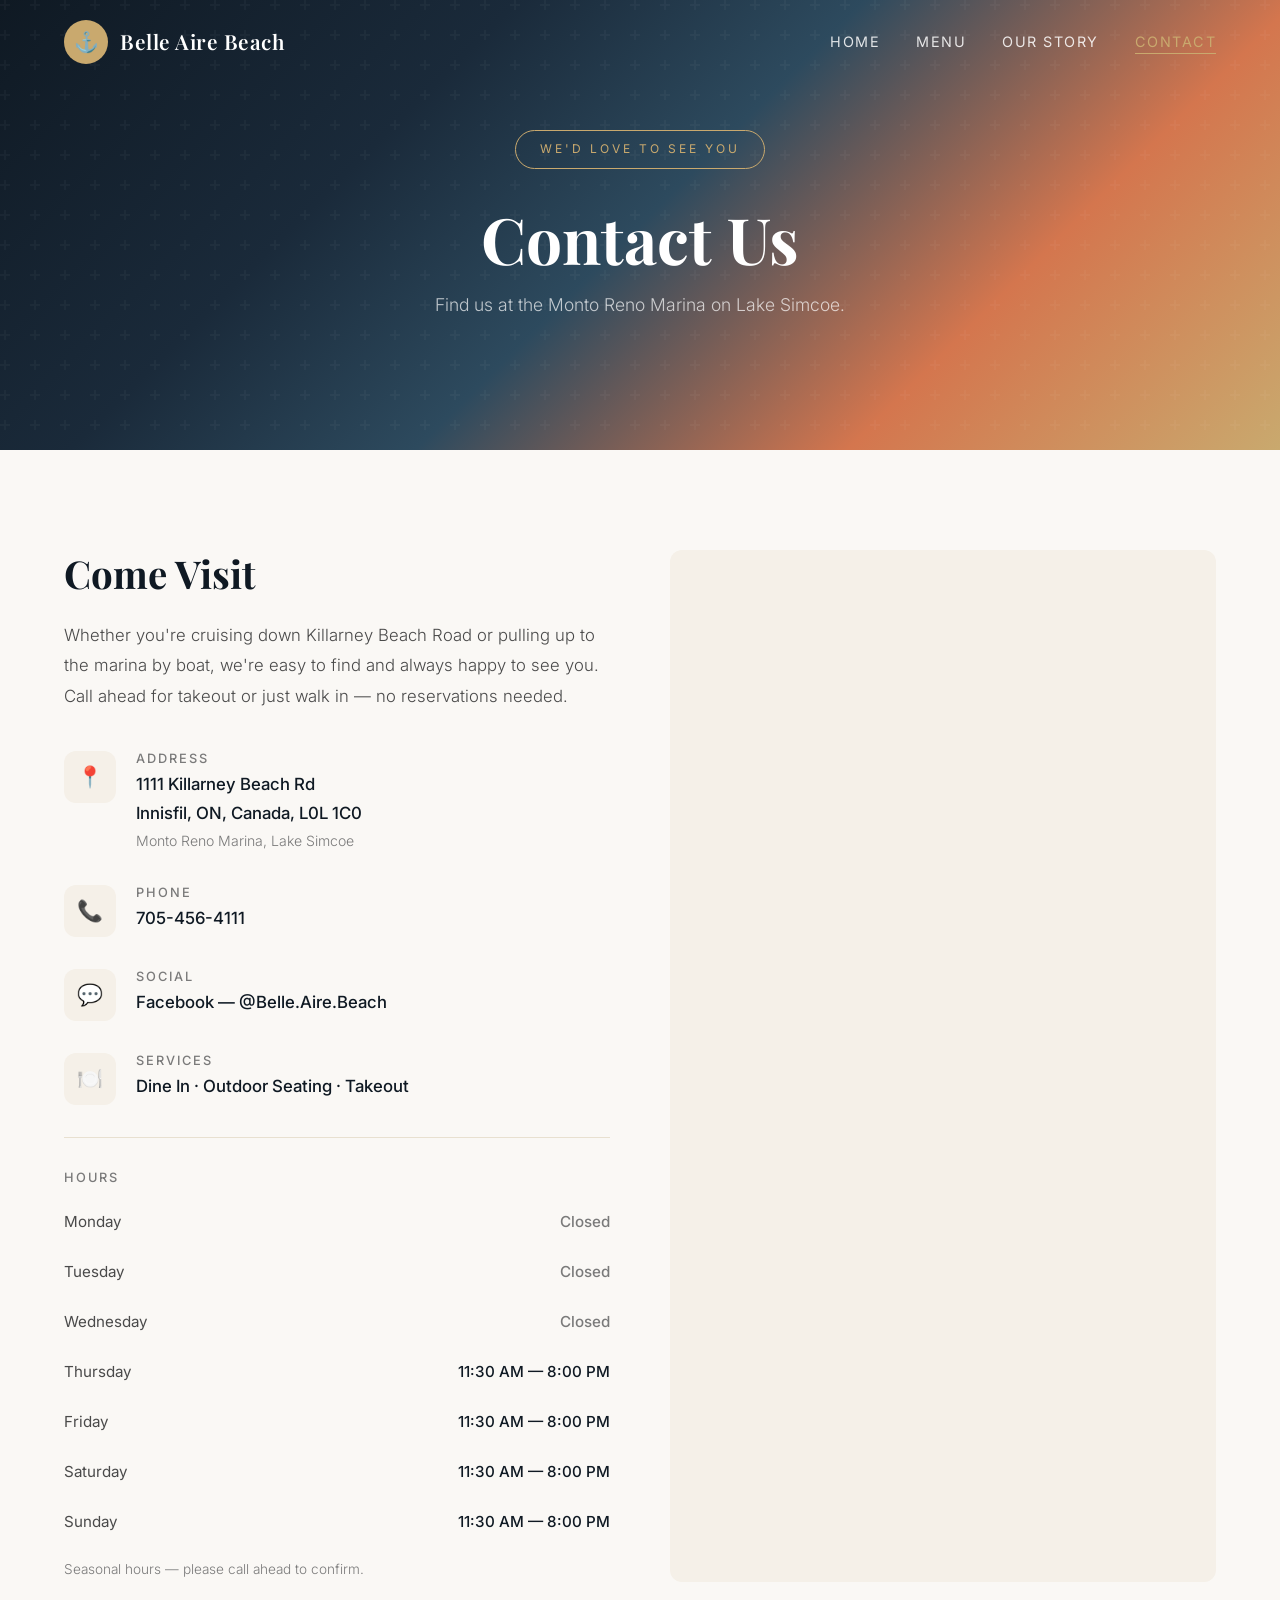
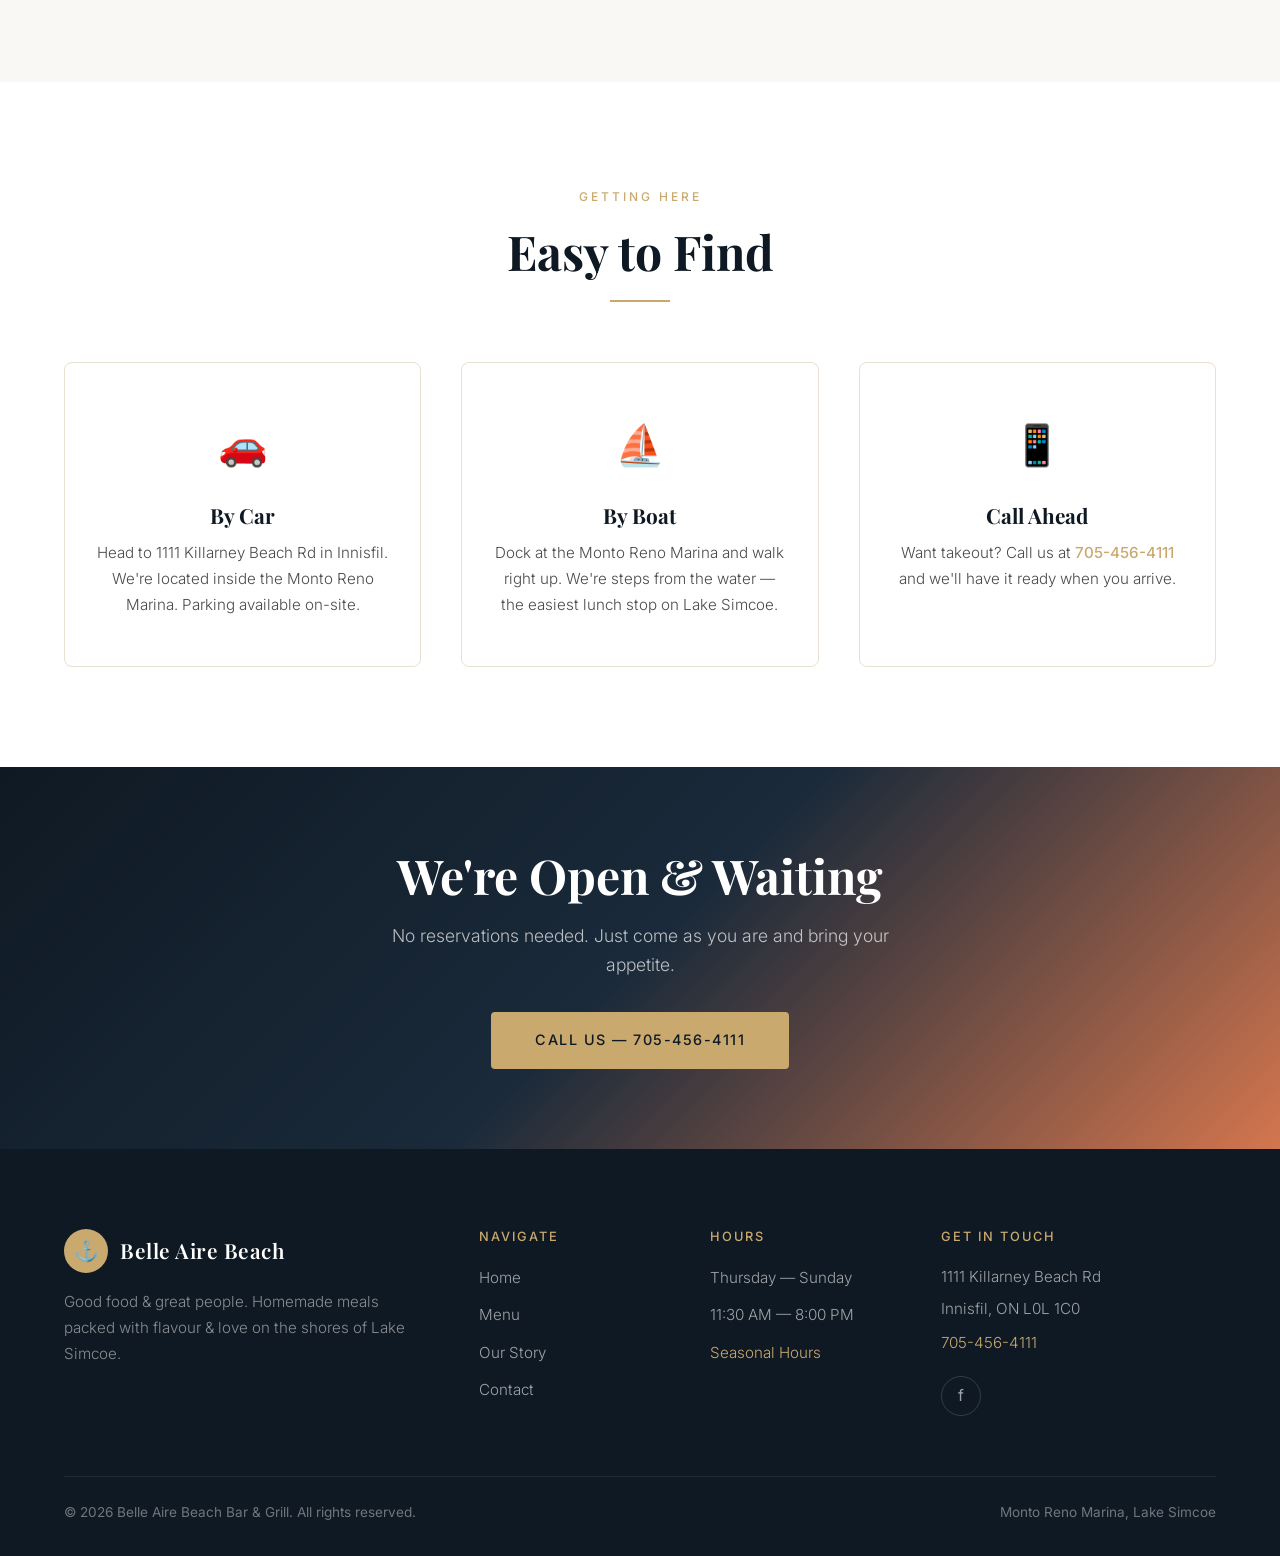
==== contact.html @ 66b7fabe "Initial commit: Belle Aire Beach Bar & Grill website Static 4-page restaurant website with home, men" ====
<!DOCTYPE html>
<html lang="en">
<head>
  <meta charset="UTF-8">
  <meta name="viewport" content="width=device-width, initial-scale=1.0">
  <title>Contact | Belle Aire Beach Bar & Grill</title>
  <meta name="description" content="Find us at Monto Reno Marina on Lake Simcoe. 1111 Killarney Beach Rd, Innisfil, ON. Call 705-456-4111.">
  <link rel="stylesheet" href="css/style.css">
  <link rel="icon" href="data:image/svg+xml,<svg xmlns='http://www.w3.org/2000/svg' viewBox='0 0 100 100'><text y='.9em' font-size='90'>⚓</text></svg>">
</head>
<body>

  <nav class="nav scrolled">
    <div class="nav-inner">
      <a href="index.html" class="nav-logo">
        <div class="nav-logo-icon">⚓</div>
        <span class="nav-logo-text">Belle Aire Beach</span>
      </a>
      <ul class="nav-links">
        <li><a href="index.html">Home</a></li>
        <li><a href="menu.html">Menu</a></li>
        <li><a href="story.html">Our Story</a></li>
        <li><a href="contact.html" class="active">Contact</a></li>
      </ul>
      <div class="nav-toggle">
        <span></span>
        <span></span>
        <span></span>
      </div>
    </div>
  </nav>

  <section class="page-hero">
    <div class="hero-bg"></div>
    <div class="page-hero-content">
      <div class="hero-badge">We'd Love to See You</div>
      <h1>Contact Us</h1>
      <p>Find us at the Monto Reno Marina on Lake Simcoe.</p>
    </div>
  </section>

  <section class="contact-section">
    <div class="container">
      <div class="contact-grid">
        <div class="contact-info fade-in">
          <h2>Come Visit</h2>
          <p>Whether you're cruising down Killarney Beach Road or pulling up to the marina by boat, we're easy to find and always happy to see you. Call ahead for takeout or just walk in — no reservations needed.</p>

          <div class="contact-detail">
            <div class="contact-detail-icon">📍</div>
            <div>
              <h4>Address</h4>
              <p>1111 Killarney Beach Rd<br>Innisfil, ON, Canada, L0L 1C0</p>
              <p style="font-size: 0.88rem; color: var(--text-light); font-weight: 300; margin-top: 2px;">Monto Reno Marina, Lake Simcoe</p>
            </div>
          </div>

          <div class="contact-detail">
            <div class="contact-detail-icon">📞</div>
            <div>
              <h4>Phone</h4>
              <p><a href="tel:+17054564111">705-456-4111</a></p>
            </div>
          </div>

          <div class="contact-detail">
            <div class="contact-detail-icon">💬</div>
            <div>
              <h4>Social</h4>
              <p><a href="https://www.facebook.com/Belle.Aire.Beach" target="_blank" rel="noopener">Facebook — @Belle.Aire.Beach</a></p>
            </div>
          </div>

          <div class="contact-detail">
            <div class="contact-detail-icon">🍽️</div>
            <div>
              <h4>Services</h4>
              <p>Dine In · Outdoor Seating · Takeout</p>
            </div>
          </div>

          <div class="hours-grid">
            <h4>Hours</h4>
            <div class="hours-day closed">
              <span class="day">Monday</span>
              <span class="time">Closed</span>
            </div>
            <div class="hours-day closed">
              <span class="day">Tuesday</span>
              <span class="time">Closed</span>
            </div>
            <div class="hours-day closed">
              <span class="day">Wednesday</span>
              <span class="time">Closed</span>
            </div>
            <div class="hours-day">
              <span class="day">Thursday</span>
              <span class="time">11:30 AM — 8:00 PM</span>
            </div>
            <div class="hours-day">
              <span class="day">Friday</span>
              <span class="time">11:30 AM — 8:00 PM</span>
            </div>
            <div class="hours-day">
              <span class="day">Saturday</span>
              <span class="time">11:30 AM — 8:00 PM</span>
            </div>
            <div class="hours-day">
              <span class="day">Sunday</span>
              <span class="time">11:30 AM — 8:00 PM</span>
            </div>
            <p style="grid-column: 1 / -1; font-size: 0.85rem; color: var(--text-light); font-weight: 300; margin-top: 8px;">Seasonal hours — please call ahead to confirm.</p>
          </div>
        </div>

        <div class="contact-map fade-in">
          <iframe
            src="https://www.google.com/maps/embed?pb=!1m18!1m12!1m3!1d2856.1!2d-79.5336!3d44.3194!2m3!1f0!2f0!3f0!3m2!1i1024!2i768!4f13.1!3m3!1m2!1s0x0%3A0x0!2zNDTCsDE5JzEwLjAiTiA3OcKwMzInMDEuMCJX!5e0!3m2!1sen!2sca!4v1"
            width="100%"
            height="100%"
            style="border:0;"
            allowfullscreen=""
            loading="lazy"
            referrerpolicy="no-referrer-when-downgrade"
            title="Belle Aire Beach Bar & Grill location on Google Maps">
          </iframe>
        </div>
      </div>
    </div>
  </section>

  <!-- DIRECTIONS -->
  <section class="section" style="background: var(--white);">
    <div class="container">
      <div class="section-header">
        <div class="section-label">Getting Here</div>
        <h2 class="section-title">Easy to Find</h2>
        <div class="divider"></div>
      </div>
      <div class="features-grid" style="color: var(--text-dark);">
        <div class="feature-card fade-in" style="border-color: var(--sand-dark);">
          <div class="feature-icon">🚗</div>
          <h3 style="color: var(--navy);">By Car</h3>
          <p style="color: var(--text-mid);">Head to 1111 Killarney Beach Rd in Innisfil. We're located inside the Monto Reno Marina. Parking available on-site.</p>
        </div>
        <div class="feature-card fade-in" style="border-color: var(--sand-dark);">
          <div class="feature-icon">⛵</div>
          <h3 style="color: var(--navy);">By Boat</h3>
          <p style="color: var(--text-mid);">Dock at the Monto Reno Marina and walk right up. We're steps from the water — the easiest lunch stop on Lake Simcoe.</p>
        </div>
        <div class="feature-card fade-in" style="border-color: var(--sand-dark);">
          <div class="feature-icon">📱</div>
          <h3 style="color: var(--navy);">Call Ahead</h3>
          <p style="color: var(--text-mid);">Want takeout? Call us at <a href="tel:+17054564111" style="color: var(--gold); font-weight: 500;">705-456-4111</a> and we'll have it ready when you arrive.</p>
        </div>
      </div>
    </div>
  </section>

  <!-- CTA -->
  <section class="cta-banner">
    <div class="container">
      <h2>We're Open & Waiting</h2>
      <p>No reservations needed. Just come as you are and bring your appetite.</p>
      <a href="tel:+17054564111" class="btn btn-primary">Call Us — 705-456-4111</a>
    </div>
  </section>

  <footer class="footer">
    <div class="container">
      <div class="footer-grid">
        <div class="footer-brand">
          <a href="index.html" class="nav-logo" style="margin-bottom: 4px;">
            <div class="nav-logo-icon">⚓</div>
            <span class="nav-logo-text">Belle Aire Beach</span>
          </a>
          <p>Good food & great people. Homemade meals packed with flavour & love on the shores of Lake Simcoe.</p>
        </div>
        <div>
          <h4>Navigate</h4>
          <ul class="footer-links">
            <li><a href="index.html">Home</a></li>
            <li><a href="menu.html">Menu</a></li>
            <li><a href="story.html">Our Story</a></li>
            <li><a href="contact.html">Contact</a></li>
          </ul>
        </div>
        <div>
          <h4>Hours</h4>
          <ul class="footer-links">
            <li><a>Thursday — Sunday</a></li>
            <li><a>11:30 AM — 8:00 PM</a></li>
            <li><a style="color: var(--gold);">Seasonal Hours</a></li>
          </ul>
        </div>
        <div class="footer-contact">
          <h4>Get in Touch</h4>
          <p>1111 Killarney Beach Rd</p>
          <p>Innisfil, ON L0L 1C0</p>
          <p style="margin-top: 8px;"><a href="tel:+17054564111" style="color: var(--gold);">705-456-4111</a></p>
          <div class="footer-social">
            <a href="https://www.facebook.com/Belle.Aire.Beach" target="_blank" rel="noopener" aria-label="Facebook">f</a>
          </div>
        </div>
      </div>
      <div class="footer-bottom">
        <span>&copy; 2026 Belle Aire Beach Bar & Grill. All rights reserved.</span>
        <span>Monto Reno Marina, Lake Simcoe</span>
      </div>
    </div>
  </footer>

  <script src="js/main.js"></script>
</body>
</html>
---- css/style.css ----
@import url('https://fonts.googleapis.com/css2?family=Playfair+Display:ital,wght@0,400;0,600;0,700;1,400&family=Inter:wght@300;400;500;600&display=swap');

*,
*::before,
*::after {
  margin: 0;
  padding: 0;
  box-sizing: border-box;
}

:root {
  --navy: #0f1923;
  --navy-light: #1a2a3a;
  --gold: #c9a96e;
  --gold-light: #dfc08a;
  --sand: #f5f0e8;
  --sand-dark: #e8e0d0;
  --white: #ffffff;
  --warm-white: #faf8f5;
  --sunset: #d4764e;
  --text-dark: #1a1a1a;
  --text-mid: #4a4a4a;
  --text-light: #7a7a7a;
  --overlay: rgba(15, 25, 35, 0.6);
}

html {
  scroll-behavior: smooth;
  font-size: 16px;
}

body {
  font-family: 'Inter', sans-serif;
  color: var(--text-dark);
  background: var(--warm-white);
  line-height: 1.7;
  overflow-x: hidden;
}

h1, h2, h3, h4 {
  font-family: 'Playfair Display', serif;
  line-height: 1.2;
}

a {
  text-decoration: none;
  color: inherit;
  transition: color 0.3s ease;
}

img {
  max-width: 100%;
  height: auto;
  display: block;
}

.container {
  max-width: 1200px;
  margin: 0 auto;
  padding: 0 24px;
}

/* ── NAV ── */
.nav {
  position: fixed;
  top: 0;
  left: 0;
  right: 0;
  z-index: 1000;
  padding: 20px 0;
  transition: all 0.4s ease;
}

.nav.scrolled {
  background: rgba(15, 25, 35, 0.95);
  backdrop-filter: blur(20px);
  padding: 12px 0;
  box-shadow: 0 4px 30px rgba(0, 0, 0, 0.15);
}

.nav-inner {
  display: flex;
  align-items: center;
  justify-content: space-between;
  max-width: 1200px;
  margin: 0 auto;
  padding: 0 24px;
}

.nav-logo {
  display: flex;
  align-items: center;
  gap: 12px;
}

.nav-logo-icon {
  width: 44px;
  height: 44px;
  background: var(--gold);
  border-radius: 50%;
  display: flex;
  align-items: center;
  justify-content: center;
  font-size: 20px;
}

.nav-logo-text {
  font-family: 'Playfair Display', serif;
  font-size: 1.3rem;
  font-weight: 600;
  color: var(--white);
  letter-spacing: 0.5px;
}

.nav-links {
  display: flex;
  gap: 36px;
  list-style: none;
}

.nav-links a {
  color: rgba(255, 255, 255, 0.85);
  font-size: 0.9rem;
  font-weight: 400;
  letter-spacing: 1.5px;
  text-transform: uppercase;
  position: relative;
  padding-bottom: 4px;
}

.nav-links a::after {
  content: '';
  position: absolute;
  bottom: 0;
  left: 0;
  width: 0;
  height: 1.5px;
  background: var(--gold);
  transition: width 0.3s ease;
}

.nav-links a:hover::after,
.nav-links a.active::after {
  width: 100%;
}

.nav-links a:hover,
.nav-links a.active {
  color: var(--gold);
}

.nav-toggle {
  display: none;
  flex-direction: column;
  gap: 5px;
  cursor: pointer;
  padding: 4px;
}

.nav-toggle span {
  width: 26px;
  height: 2px;
  background: var(--white);
  transition: all 0.3s ease;
  border-radius: 2px;
}

.nav-toggle.open span:nth-child(1) {
  transform: rotate(45deg) translate(5px, 5px);
}

.nav-toggle.open span:nth-child(2) {
  opacity: 0;
}

.nav-toggle.open span:nth-child(3) {
  transform: rotate(-45deg) translate(5px, -5px);
}

/* ── HERO ── */
.hero {
  position: relative;
  height: 100vh;
  min-height: 600px;
  display: flex;
  align-items: center;
  justify-content: center;
  text-align: center;
  overflow: hidden;
}

.hero-bg {
  position: absolute;
  inset: 0;
  background: linear-gradient(135deg, #0f1923 0%, #1a2a3a 30%, #2d4a5e 50%, #d4764e 75%, #c9a96e 100%);
  z-index: 0;
}

.hero-bg::after {
  content: '';
  position: absolute;
  inset: 0;
  background: url("data:image/svg+xml,%3Csvg width='60' height='60' viewBox='0 0 60 60' xmlns='http://www.w3.org/2000/svg'%3E%3Cg fill='none' fill-rule='evenodd'%3E%3Cg fill='%23ffffff' fill-opacity='0.03'%3E%3Cpath d='M36 34v-4h-2v4h-4v2h4v4h2v-4h4v-2h-4zm0-30V0h-2v4h-4v2h4v4h2V6h4V4h-4zM6 34v-4H4v4H0v2h4v4h2v-4h4v-2H6zM6 4V0H4v4H0v2h4v4h2V6h4V4H6z'/%3E%3C/g%3E%3C/g%3E%3C/svg%3E");
}

.hero-content {
  position: relative;
  z-index: 2;
  max-width: 700px;
  padding: 0 24px;
}

.hero-badge {
  display: inline-block;
  padding: 8px 24px;
  border: 1px solid var(--gold);
  color: var(--gold);
  font-size: 0.75rem;
  letter-spacing: 3px;
  text-transform: uppercase;
  margin-bottom: 32px;
  border-radius: 30px;
}

.hero-title {
  font-size: clamp(3rem, 7vw, 5.5rem);
  color: var(--white);
  margin-bottom: 8px;
  font-weight: 700;
}

.hero-title span {
  display: block;
  font-style: italic;
  color: var(--gold);
  font-size: 0.7em;
}

.hero-sub {
  font-size: 1.1rem;
  color: rgba(255, 255, 255, 0.7);
  margin-bottom: 40px;
  font-weight: 300;
  max-width: 480px;
  margin-left: auto;
  margin-right: auto;
}

.hero-cta {
  display: inline-flex;
  gap: 16px;
  flex-wrap: wrap;
  justify-content: center;
}

.btn {
  display: inline-flex;
  align-items: center;
  gap: 8px;
  padding: 14px 36px;
  font-size: 0.85rem;
  font-weight: 500;
  letter-spacing: 1.5px;
  text-transform: uppercase;
  border: none;
  border-radius: 4px;
  cursor: pointer;
  transition: all 0.3s ease;
  font-family: 'Inter', sans-serif;
}

.btn-primary {
  background: var(--gold);
  color: var(--navy);
}

.btn-primary:hover {
  background: var(--gold-light);
  transform: translateY(-2px);
  box-shadow: 0 8px 25px rgba(201, 169, 110, 0.3);
}

.btn-outline {
  background: transparent;
  color: var(--white);
  border: 1.5px solid rgba(255, 255, 255, 0.4);
}

.btn-outline:hover {
  border-color: var(--gold);
  color: var(--gold);
  transform: translateY(-2px);
}

.hero-scroll {
  position: absolute;
  bottom: 40px;
  left: 50%;
  transform: translateX(-50%);
  z-index: 2;
  animation: bounce 2s infinite;
}

.hero-scroll span {
  display: block;
  width: 24px;
  height: 38px;
  border: 2px solid rgba(255, 255, 255, 0.4);
  border-radius: 12px;
  position: relative;
}

.hero-scroll span::after {
  content: '';
  width: 4px;
  height: 8px;
  background: var(--gold);
  border-radius: 2px;
  position: absolute;
  top: 6px;
  left: 50%;
  transform: translateX(-50%);
  animation: scroll-dot 2s infinite;
}

@keyframes bounce {
  0%, 100% { transform: translateX(-50%) translateY(0); }
  50% { transform: translateX(-50%) translateY(8px); }
}

@keyframes scroll-dot {
  0% { opacity: 1; top: 6px; }
  100% { opacity: 0; top: 20px; }
}

/* ── SECTIONS ── */
.section {
  padding: 100px 0;
}

.section-header {
  text-align: center;
  margin-bottom: 60px;
}

.section-label {
  display: inline-block;
  font-size: 0.75rem;
  letter-spacing: 3px;
  text-transform: uppercase;
  color: var(--gold);
  margin-bottom: 16px;
  font-weight: 500;
}

.section-title {
  font-size: clamp(2rem, 4vw, 3rem);
  color: var(--navy);
  margin-bottom: 16px;
}

.section-desc {
  max-width: 560px;
  margin: 0 auto;
  color: var(--text-mid);
  font-size: 1.05rem;
  font-weight: 300;
}

.divider {
  width: 60px;
  height: 2px;
  background: var(--gold);
  margin: 20px auto;
}

/* ── ABOUT PREVIEW (home) ── */
.about-preview {
  background: var(--white);
}

.about-grid {
  display: grid;
  grid-template-columns: 1fr 1fr;
  gap: 80px;
  align-items: center;
}

.about-image {
  position: relative;
  border-radius: 8px;
  overflow: hidden;
  aspect-ratio: 4/5;
  background: linear-gradient(135deg, var(--navy) 0%, var(--navy-light) 50%, var(--sunset) 100%);
}

.about-image-overlay {
  position: absolute;
  inset: 0;
  display: flex;
  align-items: center;
  justify-content: center;
  font-size: 5rem;
  color: rgba(255, 255, 255, 0.15);
}

.about-text .section-label {
  text-align: left;
}

.about-text h2 {
  font-size: clamp(1.8rem, 3.5vw, 2.6rem);
  color: var(--navy);
  margin-bottom: 24px;
}

.about-text p {
  color: var(--text-mid);
  margin-bottom: 20px;
  font-weight: 300;
  font-size: 1.05rem;
}

.about-text .btn {
  margin-top: 12px;
}

/* ── FEATURES ── */
.features {
  background: var(--navy);
  color: var(--white);
}

.features-grid {
  display: grid;
  grid-template-columns: repeat(3, 1fr);
  gap: 40px;
}

.feature-card {
  text-align: center;
  padding: 48px 32px;
  border: 1px solid rgba(255, 255, 255, 0.08);
  border-radius: 8px;
  transition: all 0.4s ease;
}

.feature-card:hover {
  border-color: var(--gold);
  transform: translateY(-4px);
}

.feature-icon {
  font-size: 2.5rem;
  margin-bottom: 24px;
}

.feature-card h3 {
  font-size: 1.3rem;
  margin-bottom: 12px;
  color: var(--gold);
}

.feature-card p {
  color: rgba(255, 255, 255, 0.6);
  font-weight: 300;
  font-size: 0.95rem;
  line-height: 1.7;
}

/* ── MENU SECTION ── */
.menu-section {
  background: var(--warm-white);
}

.menu-categories {
  display: flex;
  justify-content: center;
  gap: 8px;
  margin-bottom: 48px;
  flex-wrap: wrap;
}

.menu-cat-btn {
  padding: 10px 28px;
  border: 1.5px solid var(--sand-dark);
  background: transparent;
  border-radius: 30px;
  cursor: pointer;
  font-family: 'Inter', sans-serif;
  font-size: 0.85rem;
  letter-spacing: 1px;
  text-transform: uppercase;
  color: var(--text-mid);
  transition: all 0.3s ease;
}

.menu-cat-btn:hover,
.menu-cat-btn.active {
  background: var(--navy);
  border-color: var(--navy);
  color: var(--white);
}

.menu-grid {
  display: grid;
  grid-template-columns: repeat(2, 1fr);
  gap: 24px;
}

.menu-item {
  display: flex;
  gap: 20px;
  padding: 28px;
  background: var(--white);
  border-radius: 8px;
  transition: all 0.3s ease;
  border: 1px solid transparent;
}

.menu-item:hover {
  box-shadow: 0 8px 30px rgba(0, 0, 0, 0.06);
  border-color: var(--gold);
  transform: translateY(-2px);
}

.menu-item-img {
  width: 90px;
  height: 90px;
  border-radius: 8px;
  flex-shrink: 0;
  display: flex;
  align-items: center;
  justify-content: center;
  font-size: 2.2rem;
  background: linear-gradient(135deg, var(--sand) 0%, var(--sand-dark) 100%);
}

.menu-item-info {
  flex: 1;
}

.menu-item-header {
  display: flex;
  justify-content: space-between;
  align-items: baseline;
  margin-bottom: 6px;
}

.menu-item-name {
  font-family: 'Playfair Display', serif;
  font-size: 1.15rem;
  font-weight: 600;
  color: var(--navy);
}

.menu-item-price {
  font-weight: 600;
  color: var(--gold);
  font-size: 1rem;
  white-space: nowrap;
  margin-left: 12px;
}

.menu-item-desc {
  font-size: 0.9rem;
  color: var(--text-light);
  font-weight: 300;
  line-height: 1.6;
}

/* ── TESTIMONIALS ── */
.testimonials {
  background: var(--white);
}

.testimonial-grid {
  display: grid;
  grid-template-columns: repeat(3, 1fr);
  gap: 32px;
}

.testimonial-card {
  padding: 40px 32px;
  background: var(--warm-white);
  border-radius: 8px;
  border: 1px solid var(--sand-dark);
}

.testimonial-stars {
  color: var(--gold);
  font-size: 1rem;
  letter-spacing: 2px;
  margin-bottom: 16px;
}

.testimonial-text {
  font-style: italic;
  color: var(--text-mid);
  font-size: 1rem;
  line-height: 1.8;
  margin-bottom: 20px;
}

.testimonial-author {
  font-weight: 600;
  font-size: 0.9rem;
  color: var(--navy);
}

/* ── CTA BANNER ── */
.cta-banner {
  background: linear-gradient(135deg, var(--navy) 0%, var(--navy-light) 50%, var(--sunset) 100%);
  padding: 80px 0;
  text-align: center;
  color: var(--white);
}

.cta-banner h2 {
  font-size: clamp(2rem, 4vw, 3rem);
  margin-bottom: 16px;
}

.cta-banner p {
  color: rgba(255, 255, 255, 0.7);
  font-weight: 300;
  font-size: 1.1rem;
  margin-bottom: 32px;
  max-width: 500px;
  margin-left: auto;
  margin-right: auto;
}

.cta-banner .btn-primary {
  font-size: 0.9rem;
  padding: 16px 44px;
}

/* ── STORY PAGE ── */
.page-hero {
  height: 50vh;
  min-height: 400px;
  display: flex;
  align-items: center;
  justify-content: center;
  text-align: center;
  position: relative;
  overflow: hidden;
}

.page-hero .hero-bg {
  position: absolute;
  inset: 0;
}

.page-hero-content {
  position: relative;
  z-index: 2;
}

.page-hero h1 {
  font-size: clamp(2.5rem, 5vw, 4rem);
  color: var(--white);
  margin-bottom: 12px;
}

.page-hero p {
  color: rgba(255, 255, 255, 0.7);
  font-size: 1.1rem;
  font-weight: 300;
}

.story-content {
  padding: 100px 0;
}

.story-block {
  display: grid;
  grid-template-columns: 1fr 1fr;
  gap: 80px;
  align-items: center;
  margin-bottom: 100px;
}

.story-block:last-child {
  margin-bottom: 0;
}

.story-block.reverse {
  direction: rtl;
}

.story-block.reverse > * {
  direction: ltr;
}

.story-image {
  aspect-ratio: 4/3;
  border-radius: 8px;
  overflow: hidden;
  background: linear-gradient(135deg, var(--navy) 0%, var(--sunset) 100%);
  display: flex;
  align-items: center;
  justify-content: center;
  font-size: 4rem;
  color: rgba(255, 255, 255, 0.15);
}

.story-text h2 {
  font-size: clamp(1.6rem, 3vw, 2.2rem);
  color: var(--navy);
  margin-bottom: 20px;
}

.story-text p {
  color: var(--text-mid);
  font-weight: 300;
  font-size: 1.05rem;
  margin-bottom: 16px;
  line-height: 1.8;
}

.story-highlight {
  margin-top: 24px;
  padding: 24px 28px;
  border-left: 3px solid var(--gold);
  background: var(--sand);
  border-radius: 0 8px 8px 0;
}

.story-highlight p {
  font-style: italic;
  color: var(--navy);
  font-weight: 400;
  margin-bottom: 0;
}

.timeline {
  position: relative;
  padding: 60px 0;
}

.timeline::before {
  content: '';
  position: absolute;
  left: 50%;
  top: 0;
  bottom: 0;
  width: 2px;
  background: var(--sand-dark);
  transform: translateX(-50%);
}

.timeline-item {
  display: flex;
  align-items: center;
  margin-bottom: 60px;
  position: relative;
}

.timeline-item:nth-child(odd) {
  flex-direction: row;
  padding-right: calc(50% + 40px);
  text-align: right;
}

.timeline-item:nth-child(even) {
  flex-direction: row-reverse;
  padding-left: calc(50% + 40px);
}

.timeline-dot {
  position: absolute;
  left: 50%;
  transform: translateX(-50%);
  width: 16px;
  height: 16px;
  background: var(--gold);
  border-radius: 50%;
  border: 3px solid var(--warm-white);
  z-index: 2;
}

.timeline-content h3 {
  font-size: 1.2rem;
  color: var(--gold);
  margin-bottom: 4px;
}

.timeline-content h4 {
  font-size: 1.1rem;
  color: var(--navy);
  margin-bottom: 8px;
}

.timeline-content p {
  color: var(--text-mid);
  font-weight: 300;
  font-size: 0.95rem;
}

/* ── CONTACT PAGE ── */
.contact-section {
  padding: 100px 0;
}

.contact-grid {
  display: grid;
  grid-template-columns: 1fr 1fr;
  gap: 60px;
}

.contact-info h2 {
  font-size: clamp(1.8rem, 3vw, 2.4rem);
  color: var(--navy);
  margin-bottom: 24px;
}

.contact-info > p {
  color: var(--text-mid);
  font-weight: 300;
  font-size: 1.05rem;
  margin-bottom: 40px;
  line-height: 1.8;
}

.contact-detail {
  display: flex;
  gap: 20px;
  margin-bottom: 32px;
  align-items: flex-start;
}

.contact-detail-icon {
  width: 52px;
  height: 52px;
  background: var(--sand);
  border-radius: 12px;
  display: flex;
  align-items: center;
  justify-content: center;
  font-size: 1.3rem;
  flex-shrink: 0;
}

.contact-detail h4 {
  font-family: 'Inter', sans-serif;
  font-size: 0.8rem;
  letter-spacing: 2px;
  text-transform: uppercase;
  color: var(--text-light);
  margin-bottom: 4px;
  font-weight: 500;
}

.contact-detail p {
  color: var(--navy);
  font-weight: 500;
  font-size: 1.05rem;
}

.contact-detail a {
  color: var(--navy);
}

.contact-detail a:hover {
  color: var(--gold);
}

.contact-map {
  border-radius: 12px;
  overflow: hidden;
  height: 100%;
  min-height: 400px;
  background: var(--sand);
}

.contact-map iframe {
  width: 100%;
  height: 100%;
  border: none;
  min-height: 400px;
}

.hours-grid {
  display: grid;
  grid-template-columns: 1fr 1fr;
  gap: 8px;
  margin-top: 32px;
  padding-top: 32px;
  border-top: 1px solid var(--sand-dark);
}

.hours-grid h4 {
  grid-column: 1 / -1;
  font-size: 0.8rem;
  letter-spacing: 2px;
  text-transform: uppercase;
  color: var(--text-light);
  margin-bottom: 8px;
  font-weight: 500;
  font-family: 'Inter', sans-serif;
}

.hours-day {
  display: flex;
  justify-content: space-between;
  padding: 8px 0;
  font-size: 0.95rem;
  grid-column: 1 / -1;
}

.hours-day .day {
  color: var(--text-mid);
}

.hours-day .time {
  font-weight: 500;
  color: var(--navy);
}

.hours-day.closed .time {
  color: var(--text-light);
}

/* ── MENU PAGE FULL ── */
.menu-page-section {
  padding: 80px 0;
}

.menu-category-block {
  margin-bottom: 80px;
}

.menu-category-block:last-child {
  margin-bottom: 0;
}

.menu-category-header {
  display: flex;
  align-items: center;
  gap: 20px;
  margin-bottom: 36px;
}

.menu-category-icon {
  font-size: 2rem;
}

.menu-category-header h2 {
  font-size: 1.8rem;
  color: var(--navy);
}

.menu-category-header .line {
  flex: 1;
  height: 1px;
  background: var(--sand-dark);
}

.menu-full-grid {
  display: grid;
  grid-template-columns: repeat(2, 1fr);
  gap: 20px;
}

.menu-full-item {
  padding: 24px;
  background: var(--white);
  border-radius: 8px;
  border: 1px solid var(--sand-dark);
  transition: all 0.3s ease;
}

.menu-full-item:hover {
  border-color: var(--gold);
  box-shadow: 0 4px 20px rgba(0, 0, 0, 0.05);
}

.menu-full-item-header {
  display: flex;
  justify-content: space-between;
  align-items: baseline;
  margin-bottom: 8px;
}

.menu-full-item-name {
  font-family: 'Playfair Display', serif;
  font-size: 1.1rem;
  font-weight: 600;
  color: var(--navy);
}

.menu-full-item-price {
  font-weight: 600;
  color: var(--gold);
  font-size: 1rem;
}

.menu-full-item-dots {
  flex: 1;
  border-bottom: 1px dotted var(--sand-dark);
  margin: 0 12px;
  margin-bottom: 4px;
}

.menu-full-item-desc {
  font-size: 0.88rem;
  color: var(--text-light);
  font-weight: 300;
  line-height: 1.6;
}

.menu-full-item .tag {
  display: inline-block;
  padding: 2px 10px;
  background: var(--sand);
  border-radius: 20px;
  font-size: 0.72rem;
  color: var(--text-mid);
  letter-spacing: 0.5px;
  text-transform: uppercase;
  margin-top: 8px;
}

.menu-note {
  text-align: center;
  padding: 40px;
  background: var(--sand);
  border-radius: 8px;
  margin-top: 40px;
}

.menu-note p {
  color: var(--text-mid);
  font-size: 0.95rem;
  font-weight: 300;
}

/* ── FOOTER ── */
.footer {
  background: var(--navy);
  color: var(--white);
  padding: 80px 0 32px;
}

.footer-grid {
  display: grid;
  grid-template-columns: 2fr 1fr 1fr 1.5fr;
  gap: 48px;
  margin-bottom: 60px;
}

.footer-brand p {
  color: rgba(255, 255, 255, 0.5);
  font-weight: 300;
  font-size: 0.95rem;
  margin-top: 16px;
  line-height: 1.7;
}

.footer h4 {
  font-family: 'Inter', sans-serif;
  font-size: 0.8rem;
  letter-spacing: 2px;
  text-transform: uppercase;
  color: var(--gold);
  margin-bottom: 20px;
  font-weight: 500;
}

.footer-links {
  list-style: none;
}

.footer-links li {
  margin-bottom: 10px;
}

.footer-links a {
  color: rgba(255, 255, 255, 0.6);
  font-size: 0.95rem;
  font-weight: 300;
  transition: color 0.3s ease;
}

.footer-links a:hover {
  color: var(--gold);
}

.footer-contact p {
  color: rgba(255, 255, 255, 0.6);
  font-size: 0.95rem;
  font-weight: 300;
  margin-bottom: 6px;
}

.footer-social {
  display: flex;
  gap: 12px;
  margin-top: 20px;
}

.footer-social a {
  width: 40px;
  height: 40px;
  border: 1px solid rgba(255, 255, 255, 0.15);
  border-radius: 50%;
  display: flex;
  align-items: center;
  justify-content: center;
  color: rgba(255, 255, 255, 0.6);
  font-size: 1rem;
  transition: all 0.3s ease;
}

.footer-social a:hover {
  border-color: var(--gold);
  color: var(--gold);
  background: rgba(201, 169, 110, 0.1);
}

.footer-bottom {
  border-top: 1px solid rgba(255, 255, 255, 0.08);
  padding-top: 24px;
  display: flex;
  justify-content: space-between;
  align-items: center;
  font-size: 0.85rem;
  color: rgba(255, 255, 255, 0.4);
}

/* ── ANIMATIONS ── */
.fade-in {
  opacity: 0;
  transform: translateY(30px);
  transition: opacity 0.8s ease, transform 0.8s ease;
}

.fade-in.visible {
  opacity: 1;
  transform: translateY(0);
}

/* ── RESPONSIVE ── */
@media (max-width: 968px) {
  .nav-links {
    display: none;
    position: fixed;
    top: 0;
    left: 0;
    right: 0;
    bottom: 0;
    background: rgba(15, 25, 35, 0.98);
    flex-direction: column;
    align-items: center;
    justify-content: center;
    gap: 32px;
    z-index: 999;
  }

  .nav-links.open {
    display: flex;
  }

  .nav-links a {
    font-size: 1.2rem;
    letter-spacing: 3px;
  }

  .nav-toggle {
    display: flex;
    z-index: 1001;
  }

  .about-grid,
  .story-block,
  .contact-grid {
    grid-template-columns: 1fr;
    gap: 40px;
  }

  .story-block.reverse {
    direction: ltr;
  }

  .features-grid {
    grid-template-columns: 1fr;
    gap: 24px;
  }

  .menu-grid,
  .menu-full-grid {
    grid-template-columns: 1fr;
  }

  .testimonial-grid {
    grid-template-columns: 1fr;
    gap: 20px;
  }

  .footer-grid {
    grid-template-columns: 1fr 1fr;
    gap: 32px;
  }

  .timeline::before {
    left: 20px;
  }

  .timeline-item:nth-child(odd),
  .timeline-item:nth-child(even) {
    padding-left: 56px;
    padding-right: 0;
    text-align: left;
    flex-direction: row;
  }

  .timeline-dot {
    left: 20px;
  }
}

@media (max-width: 600px) {
  .section {
    padding: 60px 0;
  }

  .hero {
    min-height: 500px;
  }

  .footer-grid {
    grid-template-columns: 1fr;
  }

  .footer-bottom {
    flex-direction: column;
    gap: 12px;
    text-align: center;
  }

  .menu-item {
    flex-direction: column;
    align-items: center;
    text-align: center;
  }

  .menu-item-header {
    flex-direction: column;
    align-items: center;
    gap: 4px;
  }

  .menu-item-price {
    margin-left: 0;
  }
}
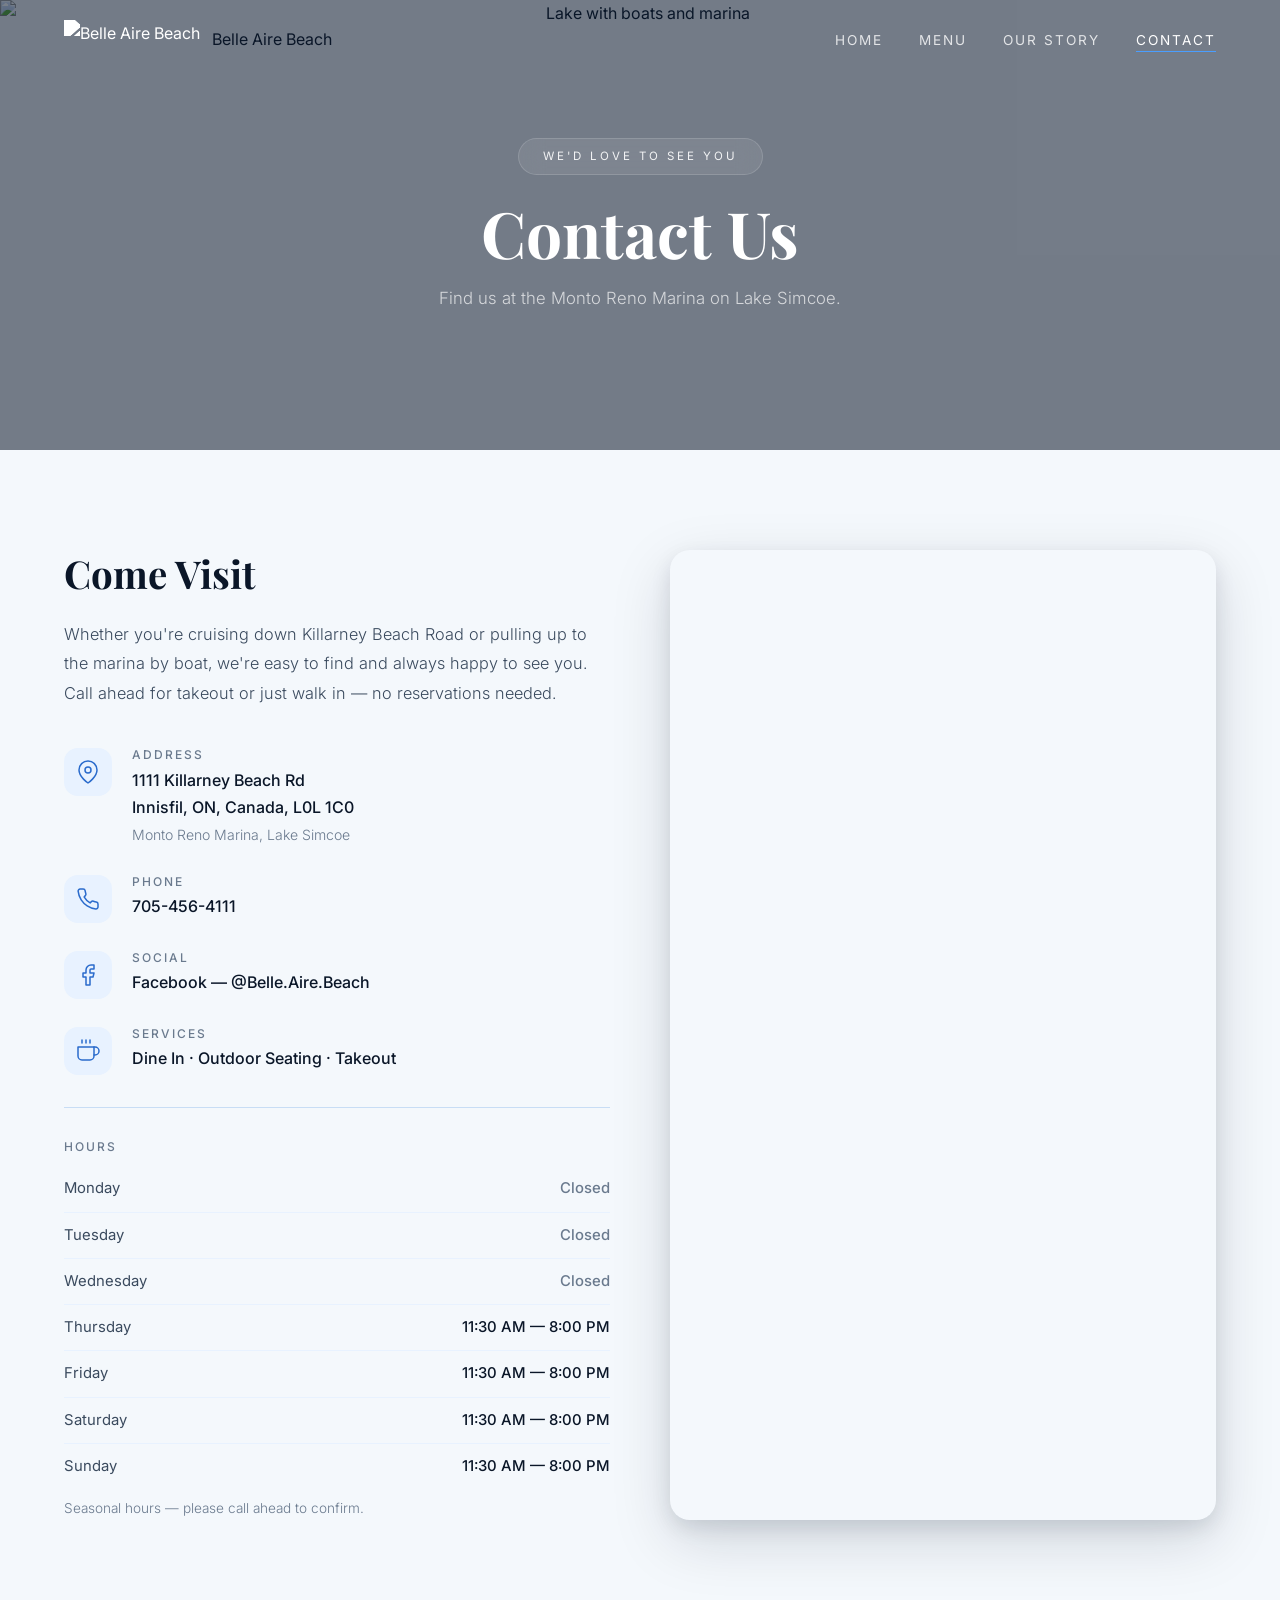
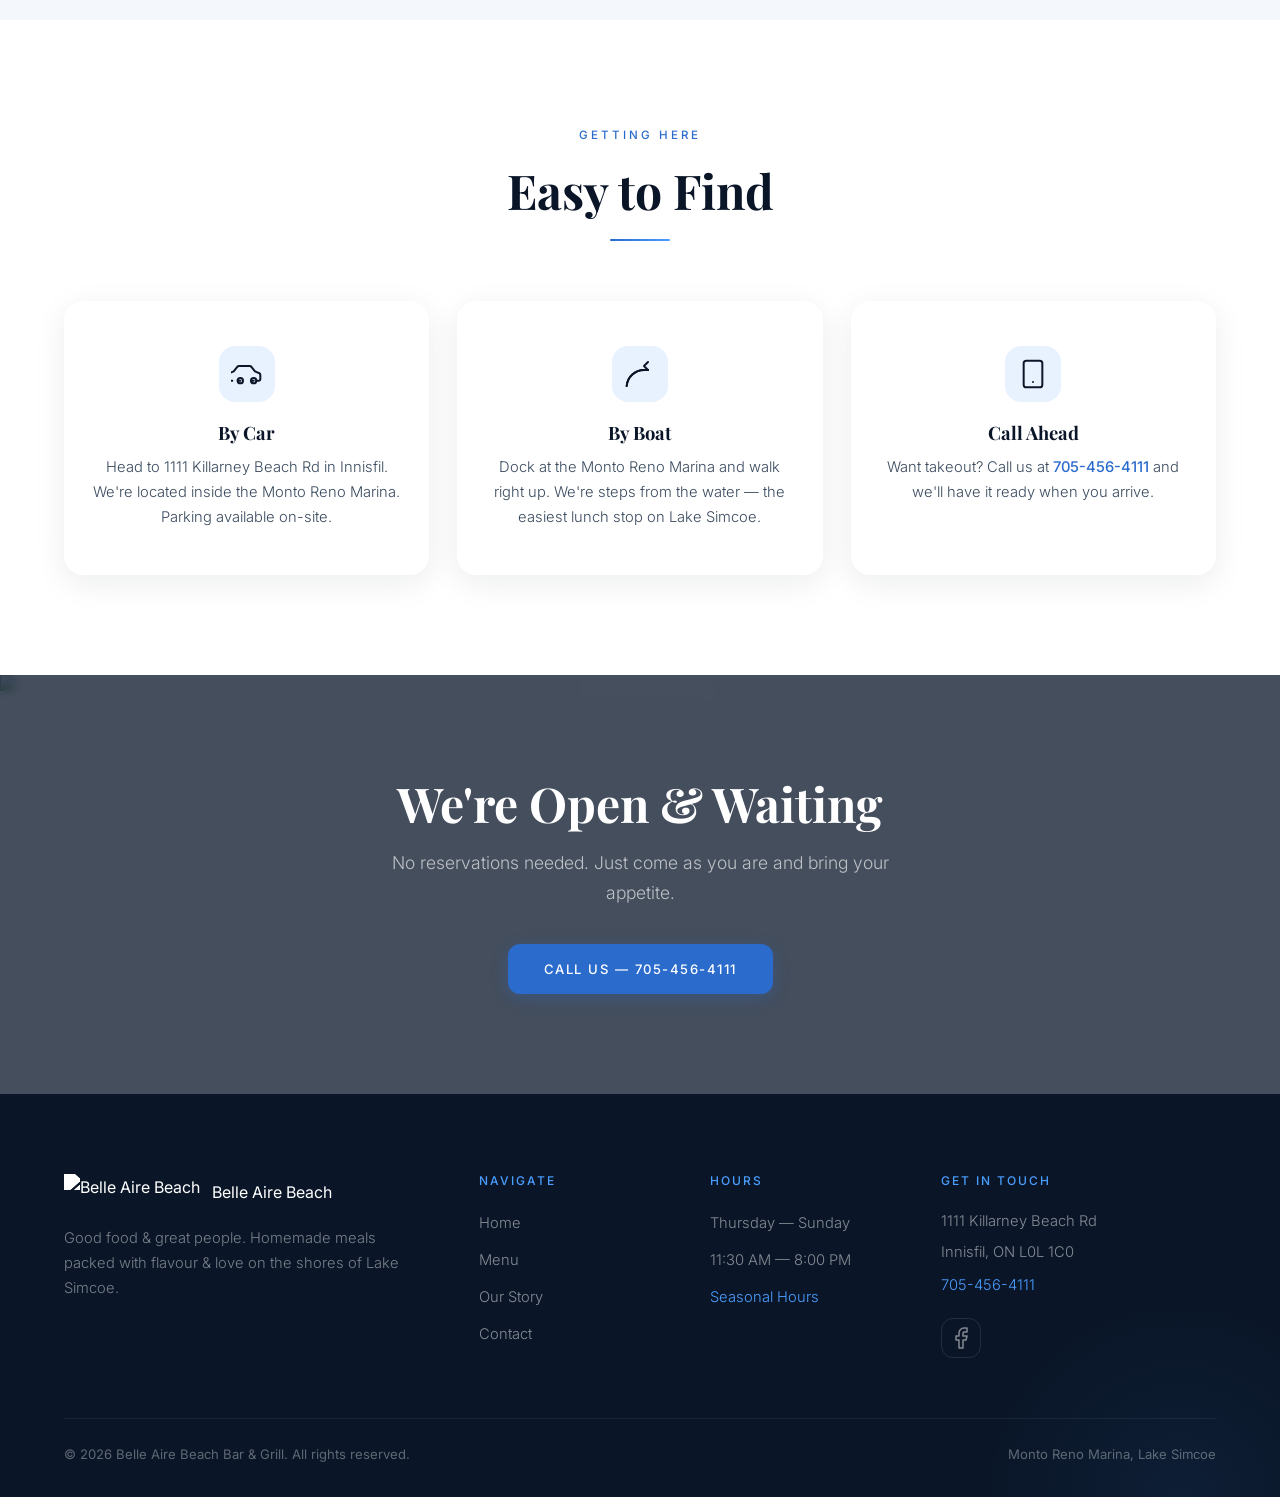
==== commit 117170d3: "Redesign with glassmorphism, 3D effects, and blue palette Replace gold/navy palette with light blue " ====
--- a/contact.html
+++ b/contact.html
@@ -13,7 +13,7 @@
   <nav class="nav scrolled">
     <div class="nav-inner">
       <a href="index.html" class="nav-logo">
-        <div class="nav-logo-icon">⚓</div>
+        <img src="img/logo.png" alt="Belle Aire Beach">
         <span class="nav-logo-text">Belle Aire Beach</span>
       </a>
       <ul class="nav-links">
@@ -31,7 +31,9 @@
   </nav>
 
   <section class="page-hero">
-    <div class="hero-bg"></div>
+    <div class="hero-bg">
+      <img src="https://images.unsplash.com/photo-1476514525535-07fb3b4ae5f1?w=1920&q=80" alt="Lake with boats and marina">
+    </div>
     <div class="page-hero-content">
       <div class="hero-badge">We'd Love to See You</div>
       <h1>Contact Us</h1>
@@ -47,7 +49,9 @@
           <p>Whether you're cruising down Killarney Beach Road or pulling up to the marina by boat, we're easy to find and always happy to see you. Call ahead for takeout or just walk in — no reservations needed.</p>
 
           <div class="contact-detail">
-            <div class="contact-detail-icon">📍</div>
+            <div class="contact-detail-icon">
+              <svg class="icon" viewBox="0 0 24 24"><path d="M21 10c0 7-9 13-9 13s-9-6-9-13a9 9 0 0 1 18 0z"/><circle cx="12" cy="10" r="3"/></svg>
+            </div>
             <div>
               <h4>Address</h4>
               <p>1111 Killarney Beach Rd<br>Innisfil, ON, Canada, L0L 1C0</p>
@@ -56,7 +60,9 @@
           </div>
 
           <div class="contact-detail">
-            <div class="contact-detail-icon">📞</div>
+            <div class="contact-detail-icon">
+              <svg class="icon" viewBox="0 0 24 24"><path d="M22 16.92v3a2 2 0 0 1-2.18 2 19.79 19.79 0 0 1-8.63-3.07 19.5 19.5 0 0 1-6-6 19.79 19.79 0 0 1-3.07-8.67A2 2 0 0 1 4.11 2h3a2 2 0 0 1 2 1.72c.127.96.361 1.903.7 2.81a2 2 0 0 1-.45 2.11L8.09 9.91a16 16 0 0 0 6 6l1.27-1.27a2 2 0 0 1 2.11-.45c.907.339 1.85.573 2.81.7A2 2 0 0 1 22 16.92z"/></svg>
+            </div>
             <div>
               <h4>Phone</h4>
               <p><a href="tel:+17054564111">705-456-4111</a></p>
@@ -64,7 +70,9 @@
           </div>
 
           <div class="contact-detail">
-            <div class="contact-detail-icon">💬</div>
+            <div class="contact-detail-icon">
+              <svg class="icon" viewBox="0 0 24 24"><path d="M18 2h-3a5 5 0 0 0-5 5v3H7v4h3v8h4v-8h3l1-4h-4V7a1 1 0 0 1 1-1h3z"/></svg>
+            </div>
             <div>
               <h4>Social</h4>
               <p><a href="https://www.facebook.com/Belle.Aire.Beach" target="_blank" rel="noopener">Facebook — @Belle.Aire.Beach</a></p>
@@ -72,10 +80,12 @@
           </div>
 
           <div class="contact-detail">
-            <div class="contact-detail-icon">🍽️</div>
+            <div class="contact-detail-icon">
+              <svg class="icon" viewBox="0 0 24 24"><path d="M18 8h1a4 4 0 0 1 0 8h-1"/><path d="M2 8h16v9a4 4 0 0 1-4 4H6a4 4 0 0 1-4-4V8z"/><line x1="6" y1="1" x2="6" y2="4"/><line x1="10" y1="1" x2="10" y2="4"/><line x1="14" y1="1" x2="14" y2="4"/></svg>
+            </div>
             <div>
               <h4>Services</h4>
-              <p>Dine In · Outdoor Seating · Takeout</p>
+              <p>Dine In &middot; Outdoor Seating &middot; Takeout</p>
             </div>
           </div>
 
@@ -129,7 +139,6 @@
     </div>
   </section>
 
-  <!-- DIRECTIONS -->
   <section class="section" style="background: var(--white);">
     <div class="container">
       <div class="section-header">
@@ -137,29 +146,37 @@
         <h2 class="section-title">Easy to Find</h2>
         <div class="divider"></div>
       </div>
-      <div class="features-grid" style="color: var(--text-dark);">
-        <div class="feature-card fade-in" style="border-color: var(--sand-dark);">
-          <div class="feature-icon">🚗</div>
-          <h3 style="color: var(--navy);">By Car</h3>
-          <p style="color: var(--text-mid);">Head to 1111 Killarney Beach Rd in Innisfil. We're located inside the Monto Reno Marina. Parking available on-site.</p>
-        </div>
-        <div class="feature-card fade-in" style="border-color: var(--sand-dark);">
-          <div class="feature-icon">⛵</div>
-          <h3 style="color: var(--navy);">By Boat</h3>
-          <p style="color: var(--text-mid);">Dock at the Monto Reno Marina and walk right up. We're steps from the water — the easiest lunch stop on Lake Simcoe.</p>
-        </div>
-        <div class="feature-card fade-in" style="border-color: var(--sand-dark);">
-          <div class="feature-icon">📱</div>
-          <h3 style="color: var(--navy);">Call Ahead</h3>
-          <p style="color: var(--text-mid);">Want takeout? Call us at <a href="tel:+17054564111" style="color: var(--gold); font-weight: 500;">705-456-4111</a> and we'll have it ready when you arrive.</p>
-        </div>
-      </div>
-    </div>
-  </section>
-
-  <!-- CTA -->
+      <div class="directions-grid">
+        <div class="direction-card fade-in">
+          <div class="direction-icon">
+            <svg class="icon icon-lg" viewBox="0 0 24 24"><path d="M19 17h2c.6 0 1-.4 1-1v-3c0-.9-.7-1.7-1.5-1.9L18 10l-2.7-3.4A2 2 0 0 0 13.7 6H6.3a2 2 0 0 0-1.6.6L2 10l-2.5 1.1C-1.2 11.3-2 12.1-2 13v3c0 .6.4 1 1 1h2"/><circle cx="7" cy="17" r="2"/><circle cx="17" cy="17" r="2"/><path d="M5 17h2"/><path d="M15 17h2"/></svg>
+          </div>
+          <h3>By Car</h3>
+          <p>Head to 1111 Killarney Beach Rd in Innisfil. We're located inside the Monto Reno Marina. Parking available on-site.</p>
+        </div>
+        <div class="direction-card fade-in">
+          <div class="direction-icon">
+            <svg class="icon icon-lg" viewBox="0 0 24 24"><path d="M2 21c.6-6.98 6.38-12 13-12h3"/><path d="M18 9l-3-3 3-3"/><path d="M2 21c.6-6.98 6.38-12 13-12h3"/></svg>
+          </div>
+          <h3>By Boat</h3>
+          <p>Dock at the Monto Reno Marina and walk right up. We're steps from the water — the easiest lunch stop on Lake Simcoe.</p>
+        </div>
+        <div class="direction-card fade-in">
+          <div class="direction-icon">
+            <svg class="icon icon-lg" viewBox="0 0 24 24"><rect x="5" y="2" width="14" height="20" rx="2" ry="2"/><line x1="12" y1="18" x2="12.01" y2="18"/></svg>
+          </div>
+          <h3>Call Ahead</h3>
+          <p>Want takeout? Call us at <a href="tel:+17054564111" style="color: var(--blue); font-weight: 500;">705-456-4111</a> and we'll have it ready when you arrive.</p>
+        </div>
+      </div>
+    </div>
+  </section>
+
   <section class="cta-banner">
-    <div class="container">
+    <div class="hero-bg">
+      <img src="https://images.unsplash.com/photo-1414235077428-338989a2e8c0?w=1920&q=80" alt="Restaurant dining">
+    </div>
+    <div class="container cta-inner">
       <h2>We're Open & Waiting</h2>
       <p>No reservations needed. Just come as you are and bring your appetite.</p>
       <a href="tel:+17054564111" class="btn btn-primary">Call Us — 705-456-4111</a>
@@ -171,7 +188,7 @@
       <div class="footer-grid">
         <div class="footer-brand">
           <a href="index.html" class="nav-logo" style="margin-bottom: 4px;">
-            <div class="nav-logo-icon">⚓</div>
+            <img src="img/logo.png" alt="Belle Aire Beach" style="height: 36px;">
             <span class="nav-logo-text">Belle Aire Beach</span>
           </a>
           <p>Good food & great people. Homemade meals packed with flavour & love on the shores of Lake Simcoe.</p>
@@ -190,16 +207,18 @@
           <ul class="footer-links">
             <li><a>Thursday — Sunday</a></li>
             <li><a>11:30 AM — 8:00 PM</a></li>
-            <li><a style="color: var(--gold);">Seasonal Hours</a></li>
+            <li><a style="color: var(--blue-light);">Seasonal Hours</a></li>
           </ul>
         </div>
         <div class="footer-contact">
           <h4>Get in Touch</h4>
           <p>1111 Killarney Beach Rd</p>
           <p>Innisfil, ON L0L 1C0</p>
-          <p style="margin-top: 8px;"><a href="tel:+17054564111" style="color: var(--gold);">705-456-4111</a></p>
+          <p style="margin-top: 8px;"><a href="tel:+17054564111" style="color: var(--blue-light);">705-456-4111</a></p>
           <div class="footer-social">
-            <a href="https://www.facebook.com/Belle.Aire.Beach" target="_blank" rel="noopener" aria-label="Facebook">f</a>
+            <a href="https://www.facebook.com/Belle.Aire.Beach" target="_blank" rel="noopener" aria-label="Facebook">
+              <svg class="icon" viewBox="0 0 24 24" fill="currentColor" stroke="none"><path d="M18 2h-3a5 5 0 0 0-5 5v3H7v4h3v8h4v-8h3l1-4h-4V7a1 1 0 0 1 1-1h3z"/></svg>
+            </a>
           </div>
         </div>
       </div>
--- a/css/style.css
+++ b/css/style.css
@@ -9,19 +9,25 @@
 }
 
 :root {
-  --navy: #0f1923;
-  --navy-light: #1a2a3a;
-  --gold: #c9a96e;
-  --gold-light: #dfc08a;
-  --sand: #f5f0e8;
-  --sand-dark: #e8e0d0;
+  --navy: #0a1628;
+  --navy-mid: #111d32;
+  --navy-light: #1b2d4a;
+  --blue: #2a6bcc;
+  --blue-light: #4a9eff;
+  --ice: #e8f2ff;
+  --ice-dark: #c8ddf5;
   --white: #ffffff;
-  --warm-white: #faf8f5;
-  --sunset: #d4764e;
-  --text-dark: #1a1a1a;
-  --text-mid: #4a4a4a;
-  --text-light: #7a7a7a;
-  --overlay: rgba(15, 25, 35, 0.6);
+  --warm-white: #f4f8fc;
+  --glass-bg: rgba(255, 255, 255, 0.08);
+  --glass-border: rgba(255, 255, 255, 0.15);
+  --glass-light-bg: rgba(255, 255, 255, 0.65);
+  --glass-light-border: rgba(255, 255, 255, 0.85);
+  --text-dark: #0a1628;
+  --text-mid: #3a4a5e;
+  --text-light: #6a7a8e;
+  --shadow-3d: 0 20px 60px rgba(10, 22, 40, 0.15), 0 8px 20px rgba(10, 22, 40, 0.1);
+  --shadow-card: 0 8px 32px rgba(10, 22, 40, 0.08);
+  --shadow-hover: 0 16px 48px rgba(10, 22, 40, 0.14);
 }
 
 html {
@@ -58,6 +64,27 @@
   max-width: 1200px;
   margin: 0 auto;
   padding: 0 24px;
+}
+
+/* ── SVG ICONS ── */
+.icon {
+  width: 24px;
+  height: 24px;
+  stroke: currentColor;
+  stroke-width: 1.5;
+  fill: none;
+  stroke-linecap: round;
+  stroke-linejoin: round;
+}
+
+.icon-lg {
+  width: 32px;
+  height: 32px;
+}
+
+.icon-xl {
+  width: 40px;
+  height: 40px;
 }
 
 /* ── NAV ── */
@@ -72,10 +99,12 @@
 }
 
 .nav.scrolled {
-  background: rgba(15, 25, 35, 0.95);
-  backdrop-filter: blur(20px);
+  background: rgba(10, 22, 40, 0.85);
+  backdrop-filter: blur(24px);
+  -webkit-backdrop-filter: blur(24px);
   padding: 12px 0;
-  box-shadow: 0 4px 30px rgba(0, 0, 0, 0.15);
+  border-bottom: 1px solid rgba(255, 255, 255, 0.06);
+  box-shadow: 0 8px 32px rgba(0, 0, 0, 0.2);
 }
 
 .nav-inner {
@@ -93,23 +122,10 @@
   gap: 12px;
 }
 
-.nav-logo-icon {
-  width: 44px;
-  height: 44px;
-  background: var(--gold);
-  border-radius: 50%;
-  display: flex;
-  align-items: center;
-  justify-content: center;
-  font-size: 20px;
-}
-
-.nav-logo-text {
-  font-family: 'Playfair Display', serif;
-  font-size: 1.3rem;
-  font-weight: 600;
-  color: var(--white);
-  letter-spacing: 0.5px;
+.nav-logo img {
+  height: 40px;
+  width: auto;
+  filter: brightness(0) invert(1);
 }
 
 .nav-links {
@@ -119,10 +135,10 @@
 }
 
 .nav-links a {
-  color: rgba(255, 255, 255, 0.85);
-  font-size: 0.9rem;
+  color: rgba(255, 255, 255, 0.8);
+  font-size: 0.85rem;
   font-weight: 400;
-  letter-spacing: 1.5px;
+  letter-spacing: 2px;
   text-transform: uppercase;
   position: relative;
   padding-bottom: 4px;
@@ -135,7 +151,7 @@
   left: 0;
   width: 0;
   height: 1.5px;
-  background: var(--gold);
+  background: var(--blue-light);
   transition: width 0.3s ease;
 }
 
@@ -146,7 +162,7 @@
 
 .nav-links a:hover,
 .nav-links a.active {
-  color: var(--gold);
+  color: var(--white);
 }
 
 .nav-toggle {
@@ -192,15 +208,25 @@
 .hero-bg {
   position: absolute;
   inset: 0;
-  background: linear-gradient(135deg, #0f1923 0%, #1a2a3a 30%, #2d4a5e 50%, #d4764e 75%, #c9a96e 100%);
   z-index: 0;
+}
+
+.hero-bg img {
+  width: 100%;
+  height: 100%;
+  object-fit: cover;
 }
 
 .hero-bg::after {
   content: '';
   position: absolute;
   inset: 0;
-  background: url("data:image/svg+xml,%3Csvg width='60' height='60' viewBox='0 0 60 60' xmlns='http://www.w3.org/2000/svg'%3E%3Cg fill='none' fill-rule='evenodd'%3E%3Cg fill='%23ffffff' fill-opacity='0.03'%3E%3Cpath d='M36 34v-4h-2v4h-4v2h4v4h2v-4h4v-2h-4zm0-30V0h-2v4h-4v2h4v4h2V6h4V4h-4zM6 34v-4H4v4H0v2h4v4h2v-4h4v-2H6zM6 4V0H4v4H0v2h4v4h2V6h4V4H6z'/%3E%3C/g%3E%3C/g%3E%3C/svg%3E");
+  background: linear-gradient(
+    180deg,
+    rgba(10, 22, 40, 0.5) 0%,
+    rgba(10, 22, 40, 0.3) 40%,
+    rgba(10, 22, 40, 0.6) 100%
+  );
 }
 
 .hero-content {
@@ -210,38 +236,28 @@
   padding: 0 24px;
 }
 
-.hero-badge {
-  display: inline-block;
-  padding: 8px 24px;
-  border: 1px solid var(--gold);
-  color: var(--gold);
-  font-size: 0.75rem;
-  letter-spacing: 3px;
-  text-transform: uppercase;
-  margin-bottom: 32px;
-  border-radius: 30px;
-}
-
-.hero-title {
-  font-size: clamp(3rem, 7vw, 5.5rem);
-  color: var(--white);
-  margin-bottom: 8px;
-  font-weight: 700;
-}
-
-.hero-title span {
-  display: block;
-  font-style: italic;
-  color: var(--gold);
-  font-size: 0.7em;
+.hero-glass {
+  background: rgba(255, 255, 255, 0.06);
+  backdrop-filter: blur(20px);
+  -webkit-backdrop-filter: blur(20px);
+  border: 1px solid rgba(255, 255, 255, 0.1);
+  border-radius: 24px;
+  padding: 60px 48px;
+  box-shadow: 0 24px 80px rgba(0, 0, 0, 0.2), inset 0 1px 0 rgba(255, 255, 255, 0.1);
+}
+
+.hero-logo {
+  width: 220px;
+  margin: 0 auto 24px;
+  filter: brightness(0) invert(1);
 }
 
 .hero-sub {
-  font-size: 1.1rem;
+  font-size: 1.05rem;
   color: rgba(255, 255, 255, 0.7);
-  margin-bottom: 40px;
+  margin-bottom: 36px;
   font-weight: 300;
-  max-width: 480px;
+  max-width: 420px;
   margin-left: auto;
   margin-right: auto;
 }
@@ -258,38 +274,52 @@
   align-items: center;
   gap: 8px;
   padding: 14px 36px;
-  font-size: 0.85rem;
+  font-size: 0.82rem;
   font-weight: 500;
   letter-spacing: 1.5px;
   text-transform: uppercase;
   border: none;
-  border-radius: 4px;
+  border-radius: 12px;
   cursor: pointer;
-  transition: all 0.3s ease;
+  transition: all 0.35s ease;
   font-family: 'Inter', sans-serif;
 }
 
 .btn-primary {
-  background: var(--gold);
-  color: var(--navy);
+  background: var(--blue);
+  color: var(--white);
+  box-shadow: 0 4px 16px rgba(42, 107, 204, 0.3);
 }
 
 .btn-primary:hover {
-  background: var(--gold-light);
-  transform: translateY(-2px);
-  box-shadow: 0 8px 25px rgba(201, 169, 110, 0.3);
+  background: var(--blue-light);
+  transform: translateY(-3px);
+  box-shadow: 0 12px 32px rgba(42, 107, 204, 0.35);
 }
 
 .btn-outline {
-  background: transparent;
+  background: rgba(255, 255, 255, 0.08);
+  backdrop-filter: blur(12px);
   color: var(--white);
-  border: 1.5px solid rgba(255, 255, 255, 0.4);
+  border: 1px solid rgba(255, 255, 255, 0.25);
 }
 
 .btn-outline:hover {
-  border-color: var(--gold);
-  color: var(--gold);
-  transform: translateY(-2px);
+  background: rgba(255, 255, 255, 0.15);
+  border-color: var(--blue-light);
+  transform: translateY(-3px);
+}
+
+.btn-dark {
+  background: var(--navy);
+  color: var(--white);
+  box-shadow: 0 4px 16px rgba(10, 22, 40, 0.2);
+}
+
+.btn-dark:hover {
+  background: var(--navy-mid);
+  transform: translateY(-3px);
+  box-shadow: 0 12px 32px rgba(10, 22, 40, 0.25);
 }
 
 .hero-scroll {
@@ -305,7 +335,7 @@
   display: block;
   width: 24px;
   height: 38px;
-  border: 2px solid rgba(255, 255, 255, 0.4);
+  border: 2px solid rgba(255, 255, 255, 0.3);
   border-radius: 12px;
   position: relative;
 }
@@ -314,7 +344,7 @@
   content: '';
   width: 4px;
   height: 8px;
-  background: var(--gold);
+  background: var(--blue-light);
   border-radius: 2px;
   position: absolute;
   top: 6px;
@@ -345,10 +375,10 @@
 
 .section-label {
   display: inline-block;
-  font-size: 0.75rem;
+  font-size: 0.72rem;
   letter-spacing: 3px;
   text-transform: uppercase;
-  color: var(--gold);
+  color: var(--blue);
   margin-bottom: 16px;
   font-weight: 500;
 }
@@ -370,13 +400,48 @@
 .divider {
   width: 60px;
   height: 2px;
-  background: var(--gold);
+  background: linear-gradient(90deg, var(--blue), var(--blue-light));
   margin: 20px auto;
-}
-
-/* ── ABOUT PREVIEW (home) ── */
+  border-radius: 2px;
+}
+
+/* ── GLASS CARD ── */
+.glass-card {
+  background: var(--glass-light-bg);
+  backdrop-filter: blur(16px);
+  -webkit-backdrop-filter: blur(16px);
+  border: 1px solid var(--glass-light-border);
+  border-radius: 20px;
+  box-shadow: var(--shadow-card);
+  transition: all 0.4s ease;
+}
+
+.glass-card:hover {
+  box-shadow: var(--shadow-hover);
+  transform: translateY(-4px);
+}
+
+.glass-dark {
+  background: var(--glass-bg);
+  border: 1px solid var(--glass-border);
+}
+
+/* ── ABOUT PREVIEW ── */
 .about-preview {
   background: var(--white);
+  position: relative;
+  overflow: hidden;
+}
+
+.about-preview::before {
+  content: '';
+  position: absolute;
+  width: 500px;
+  height: 500px;
+  background: radial-gradient(circle, rgba(74, 158, 255, 0.06) 0%, transparent 70%);
+  top: -100px;
+  right: -100px;
+  border-radius: 50%;
 }
 
 .about-grid {
@@ -388,20 +453,22 @@
 
 .about-image {
   position: relative;
-  border-radius: 8px;
+  border-radius: 20px;
   overflow: hidden;
   aspect-ratio: 4/5;
-  background: linear-gradient(135deg, var(--navy) 0%, var(--navy-light) 50%, var(--sunset) 100%);
-}
-
-.about-image-overlay {
-  position: absolute;
-  inset: 0;
-  display: flex;
-  align-items: center;
-  justify-content: center;
-  font-size: 5rem;
-  color: rgba(255, 255, 255, 0.15);
+  box-shadow: var(--shadow-3d);
+  transform: perspective(1000px) rotateY(-2deg);
+  transition: transform 0.6s ease;
+}
+
+.about-image:hover {
+  transform: perspective(1000px) rotateY(0);
+}
+
+.about-image img {
+  width: 100%;
+  height: 100%;
+  object-fit: cover;
 }
 
 .about-text .section-label {
@@ -421,85 +488,77 @@
   font-size: 1.05rem;
 }
 
-.about-text .btn {
-  margin-top: 12px;
-}
-
 /* ── FEATURES ── */
 .features {
   background: var(--navy);
-  color: var(--white);
+  position: relative;
+  overflow: hidden;
+}
+
+.features::before {
+  content: '';
+  position: absolute;
+  width: 600px;
+  height: 600px;
+  background: radial-gradient(circle, rgba(74, 158, 255, 0.08) 0%, transparent 70%);
+  bottom: -200px;
+  left: -100px;
+  border-radius: 50%;
 }
 
 .features-grid {
   display: grid;
   grid-template-columns: repeat(3, 1fr);
-  gap: 40px;
+  gap: 28px;
 }
 
 .feature-card {
   text-align: center;
-  padding: 48px 32px;
+  padding: 48px 28px;
+  background: rgba(255, 255, 255, 0.04);
+  backdrop-filter: blur(12px);
   border: 1px solid rgba(255, 255, 255, 0.08);
-  border-radius: 8px;
+  border-radius: 20px;
   transition: all 0.4s ease;
+  box-shadow: 0 4px 24px rgba(0, 0, 0, 0.1);
 }
 
 .feature-card:hover {
-  border-color: var(--gold);
-  transform: translateY(-4px);
+  background: rgba(255, 255, 255, 0.08);
+  border-color: rgba(74, 158, 255, 0.3);
+  transform: translateY(-6px);
+  box-shadow: 0 16px 48px rgba(0, 0, 0, 0.2);
 }
 
 .feature-icon {
-  font-size: 2.5rem;
-  margin-bottom: 24px;
+  width: 56px;
+  height: 56px;
+  margin: 0 auto 24px;
+  display: flex;
+  align-items: center;
+  justify-content: center;
+  background: rgba(74, 158, 255, 0.1);
+  border-radius: 16px;
+  color: var(--blue-light);
 }
 
 .feature-card h3 {
-  font-size: 1.3rem;
+  font-size: 1.2rem;
   margin-bottom: 12px;
-  color: var(--gold);
+  color: var(--white);
 }
 
 .feature-card p {
-  color: rgba(255, 255, 255, 0.6);
+  color: rgba(255, 255, 255, 0.55);
   font-weight: 300;
-  font-size: 0.95rem;
+  font-size: 0.92rem;
   line-height: 1.7;
 }
 
-/* ── MENU SECTION ── */
+/* ── MENU SECTION (home) ── */
 .menu-section {
   background: var(--warm-white);
-}
-
-.menu-categories {
-  display: flex;
-  justify-content: center;
-  gap: 8px;
-  margin-bottom: 48px;
-  flex-wrap: wrap;
-}
-
-.menu-cat-btn {
-  padding: 10px 28px;
-  border: 1.5px solid var(--sand-dark);
-  background: transparent;
-  border-radius: 30px;
-  cursor: pointer;
-  font-family: 'Inter', sans-serif;
-  font-size: 0.85rem;
-  letter-spacing: 1px;
-  text-transform: uppercase;
-  color: var(--text-mid);
-  transition: all 0.3s ease;
-}
-
-.menu-cat-btn:hover,
-.menu-cat-btn.active {
-  background: var(--navy);
-  border-color: var(--navy);
-  color: var(--white);
+  position: relative;
 }
 
 .menu-grid {
@@ -511,29 +570,34 @@
 .menu-item {
   display: flex;
   gap: 20px;
-  padding: 28px;
-  background: var(--white);
-  border-radius: 8px;
-  transition: all 0.3s ease;
-  border: 1px solid transparent;
+  padding: 24px;
+  background: var(--glass-light-bg);
+  backdrop-filter: blur(12px);
+  border: 1px solid var(--glass-light-border);
+  border-radius: 16px;
+  box-shadow: var(--shadow-card);
+  transition: all 0.35s ease;
 }
 
 .menu-item:hover {
-  box-shadow: 0 8px 30px rgba(0, 0, 0, 0.06);
-  border-color: var(--gold);
-  transform: translateY(-2px);
+  box-shadow: var(--shadow-hover);
+  transform: translateY(-3px);
+  border-color: rgba(42, 107, 204, 0.3);
 }
 
 .menu-item-img {
-  width: 90px;
-  height: 90px;
-  border-radius: 8px;
+  width: 88px;
+  height: 88px;
+  border-radius: 14px;
   flex-shrink: 0;
-  display: flex;
-  align-items: center;
-  justify-content: center;
-  font-size: 2.2rem;
-  background: linear-gradient(135deg, var(--sand) 0%, var(--sand-dark) 100%);
+  overflow: hidden;
+  box-shadow: 0 4px 12px rgba(0, 0, 0, 0.1);
+}
+
+.menu-item-img img {
+  width: 100%;
+  height: 100%;
+  object-fit: cover;
 }
 
 .menu-item-info {
@@ -549,21 +613,21 @@
 
 .menu-item-name {
   font-family: 'Playfair Display', serif;
-  font-size: 1.15rem;
+  font-size: 1.1rem;
   font-weight: 600;
   color: var(--navy);
 }
 
 .menu-item-price {
   font-weight: 600;
-  color: var(--gold);
+  color: var(--blue);
   font-size: 1rem;
   white-space: nowrap;
   margin-left: 12px;
 }
 
 .menu-item-desc {
-  font-size: 0.9rem;
+  font-size: 0.88rem;
   color: var(--text-light);
   font-weight: 300;
   line-height: 1.6;
@@ -572,48 +636,95 @@
 /* ── TESTIMONIALS ── */
 .testimonials {
   background: var(--white);
+  position: relative;
+  overflow: hidden;
+}
+
+.testimonials::before {
+  content: '';
+  position: absolute;
+  width: 400px;
+  height: 400px;
+  background: radial-gradient(circle, rgba(74, 158, 255, 0.05) 0%, transparent 70%);
+  top: -100px;
+  left: 50%;
+  transform: translateX(-50%);
+  border-radius: 50%;
 }
 
 .testimonial-grid {
   display: grid;
   grid-template-columns: repeat(3, 1fr);
-  gap: 32px;
+  gap: 28px;
 }
 
 .testimonial-card {
-  padding: 40px 32px;
-  background: var(--warm-white);
-  border-radius: 8px;
-  border: 1px solid var(--sand-dark);
+  padding: 36px 28px;
+  background: var(--glass-light-bg);
+  backdrop-filter: blur(12px);
+  border: 1px solid var(--glass-light-border);
+  border-radius: 20px;
+  box-shadow: var(--shadow-card);
+  transition: all 0.35s ease;
+}
+
+.testimonial-card:hover {
+  box-shadow: var(--shadow-hover);
+  transform: translateY(-4px);
 }
 
 .testimonial-stars {
-  color: var(--gold);
-  font-size: 1rem;
-  letter-spacing: 2px;
+  color: var(--blue);
+  font-size: 0.85rem;
+  letter-spacing: 3px;
   margin-bottom: 16px;
 }
 
 .testimonial-text {
   font-style: italic;
   color: var(--text-mid);
-  font-size: 1rem;
+  font-size: 0.95rem;
   line-height: 1.8;
   margin-bottom: 20px;
 }
 
 .testimonial-author {
   font-weight: 600;
-  font-size: 0.9rem;
+  font-size: 0.88rem;
   color: var(--navy);
 }
 
 /* ── CTA BANNER ── */
 .cta-banner {
-  background: linear-gradient(135deg, var(--navy) 0%, var(--navy-light) 50%, var(--sunset) 100%);
-  padding: 80px 0;
+  position: relative;
+  padding: 100px 0;
   text-align: center;
   color: var(--white);
+  overflow: hidden;
+}
+
+.cta-banner .hero-bg {
+  position: absolute;
+  inset: 0;
+}
+
+.cta-banner .hero-bg img {
+  width: 100%;
+  height: 100%;
+  object-fit: cover;
+}
+
+.cta-banner .hero-bg::after {
+  content: '';
+  position: absolute;
+  inset: 0;
+  background: rgba(10, 22, 40, 0.75);
+  backdrop-filter: blur(4px);
+}
+
+.cta-inner {
+  position: relative;
+  z-index: 2;
 }
 
 .cta-banner h2 {
@@ -622,21 +733,16 @@
 }
 
 .cta-banner p {
-  color: rgba(255, 255, 255, 0.7);
+  color: rgba(255, 255, 255, 0.65);
   font-weight: 300;
   font-size: 1.1rem;
-  margin-bottom: 32px;
+  margin-bottom: 36px;
   max-width: 500px;
   margin-left: auto;
   margin-right: auto;
 }
 
-.cta-banner .btn-primary {
-  font-size: 0.9rem;
-  padding: 16px 44px;
-}
-
-/* ── STORY PAGE ── */
+/* ── PAGE HERO ── */
 .page-hero {
   height: 50vh;
   min-height: 400px;
@@ -653,9 +759,36 @@
   inset: 0;
 }
 
+.page-hero .hero-bg img {
+  width: 100%;
+  height: 100%;
+  object-fit: cover;
+}
+
+.page-hero .hero-bg::after {
+  content: '';
+  position: absolute;
+  inset: 0;
+  background: rgba(10, 22, 40, 0.55);
+}
+
 .page-hero-content {
   position: relative;
   z-index: 2;
+}
+
+.hero-badge {
+  display: inline-block;
+  padding: 8px 24px;
+  background: rgba(255, 255, 255, 0.08);
+  backdrop-filter: blur(12px);
+  border: 1px solid rgba(255, 255, 255, 0.15);
+  color: rgba(255, 255, 255, 0.9);
+  font-size: 0.72rem;
+  letter-spacing: 3px;
+  text-transform: uppercase;
+  margin-bottom: 20px;
+  border-radius: 30px;
 }
 
 .page-hero h1 {
@@ -666,10 +799,11 @@
 
 .page-hero p {
   color: rgba(255, 255, 255, 0.7);
-  font-size: 1.1rem;
+  font-size: 1.05rem;
   font-weight: 300;
 }
 
+/* ── STORY PAGE ── */
 .story-content {
   padding: 100px 0;
 }
@@ -696,14 +830,29 @@
 
 .story-image {
   aspect-ratio: 4/3;
-  border-radius: 8px;
+  border-radius: 20px;
   overflow: hidden;
-  background: linear-gradient(135deg, var(--navy) 0%, var(--sunset) 100%);
-  display: flex;
-  align-items: center;
-  justify-content: center;
-  font-size: 4rem;
-  color: rgba(255, 255, 255, 0.15);
+  box-shadow: var(--shadow-3d);
+  transform: perspective(800px) rotateY(-2deg);
+  transition: transform 0.6s ease;
+}
+
+.story-image:hover {
+  transform: perspective(800px) rotateY(0);
+}
+
+.story-block.reverse .story-image {
+  transform: perspective(800px) rotateY(2deg);
+}
+
+.story-block.reverse .story-image:hover {
+  transform: perspective(800px) rotateY(0);
+}
+
+.story-image img {
+  width: 100%;
+  height: 100%;
+  object-fit: cover;
 }
 
 .story-text h2 {
@@ -715,7 +864,7 @@
 .story-text p {
   color: var(--text-mid);
   font-weight: 300;
-  font-size: 1.05rem;
+  font-size: 1.02rem;
   margin-bottom: 16px;
   line-height: 1.8;
 }
@@ -723,9 +872,11 @@
 .story-highlight {
   margin-top: 24px;
   padding: 24px 28px;
-  border-left: 3px solid var(--gold);
-  background: var(--sand);
-  border-radius: 0 8px 8px 0;
+  border-left: 3px solid var(--blue);
+  background: var(--glass-light-bg);
+  backdrop-filter: blur(8px);
+  border-radius: 0 16px 16px 0;
+  box-shadow: var(--shadow-card);
 }
 
 .story-highlight p {
@@ -735,6 +886,7 @@
   margin-bottom: 0;
 }
 
+/* TIMELINE */
 .timeline {
   position: relative;
   padding: 60px 0;
@@ -747,7 +899,7 @@
   top: 0;
   bottom: 0;
   width: 2px;
-  background: var(--sand-dark);
+  background: var(--ice-dark);
   transform: translateX(-50%);
 }
 
@@ -759,7 +911,6 @@
 }
 
 .timeline-item:nth-child(odd) {
-  flex-direction: row;
   padding-right: calc(50% + 40px);
   text-align: right;
 }
@@ -775,20 +926,21 @@
   transform: translateX(-50%);
   width: 16px;
   height: 16px;
-  background: var(--gold);
+  background: var(--blue);
   border-radius: 50%;
   border: 3px solid var(--warm-white);
   z-index: 2;
+  box-shadow: 0 0 0 4px rgba(42, 107, 204, 0.15);
 }
 
 .timeline-content h3 {
-  font-size: 1.2rem;
-  color: var(--gold);
+  font-size: 1.1rem;
+  color: var(--blue);
   margin-bottom: 4px;
 }
 
 .timeline-content h4 {
-  font-size: 1.1rem;
+  font-size: 1.05rem;
   color: var(--navy);
   margin-bottom: 8px;
 }
@@ -796,10 +948,10 @@
 .timeline-content p {
   color: var(--text-mid);
   font-weight: 300;
-  font-size: 0.95rem;
-}
-
-/* ── CONTACT PAGE ── */
+  font-size: 0.93rem;
+}
+
+/* ── CONTACT ── */
 .contact-section {
   padding: 100px 0;
 }
@@ -819,7 +971,7 @@
 .contact-info > p {
   color: var(--text-mid);
   font-weight: 300;
-  font-size: 1.05rem;
+  font-size: 1.02rem;
   margin-bottom: 40px;
   line-height: 1.8;
 }
@@ -827,25 +979,25 @@
 .contact-detail {
   display: flex;
   gap: 20px;
-  margin-bottom: 32px;
+  margin-bottom: 28px;
   align-items: flex-start;
 }
 
 .contact-detail-icon {
-  width: 52px;
-  height: 52px;
-  background: var(--sand);
-  border-radius: 12px;
+  width: 48px;
+  height: 48px;
+  background: var(--ice);
+  border-radius: 14px;
   display: flex;
   align-items: center;
   justify-content: center;
-  font-size: 1.3rem;
   flex-shrink: 0;
+  color: var(--blue);
 }
 
 .contact-detail h4 {
   font-family: 'Inter', sans-serif;
-  font-size: 0.8rem;
+  font-size: 0.75rem;
   letter-spacing: 2px;
   text-transform: uppercase;
   color: var(--text-light);
@@ -856,7 +1008,7 @@
 .contact-detail p {
   color: var(--navy);
   font-weight: 500;
-  font-size: 1.05rem;
+  font-size: 1rem;
 }
 
 .contact-detail a {
@@ -864,15 +1016,15 @@
 }
 
 .contact-detail a:hover {
-  color: var(--gold);
+  color: var(--blue);
 }
 
 .contact-map {
-  border-radius: 12px;
+  border-radius: 20px;
   overflow: hidden;
   height: 100%;
   min-height: 400px;
-  background: var(--sand);
+  box-shadow: var(--shadow-3d);
 }
 
 .contact-map iframe {
@@ -883,21 +1035,17 @@
 }
 
 .hours-grid {
-  display: grid;
-  grid-template-columns: 1fr 1fr;
-  gap: 8px;
   margin-top: 32px;
   padding-top: 32px;
-  border-top: 1px solid var(--sand-dark);
+  border-top: 1px solid var(--ice-dark);
 }
 
 .hours-grid h4 {
-  grid-column: 1 / -1;
-  font-size: 0.8rem;
+  font-size: 0.75rem;
   letter-spacing: 2px;
   text-transform: uppercase;
   color: var(--text-light);
-  margin-bottom: 8px;
+  margin-bottom: 12px;
   font-weight: 500;
   font-family: 'Inter', sans-serif;
 }
@@ -905,9 +1053,13 @@
 .hours-day {
   display: flex;
   justify-content: space-between;
-  padding: 8px 0;
-  font-size: 0.95rem;
-  grid-column: 1 / -1;
+  padding: 10px 0;
+  font-size: 0.93rem;
+  border-bottom: 1px solid var(--ice);
+}
+
+.hours-day:last-of-type {
+  border-bottom: none;
 }
 
 .hours-day .day {
@@ -923,7 +1075,7 @@
   color: var(--text-light);
 }
 
-/* ── MENU PAGE FULL ── */
+/* ── MENU PAGE ── */
 .menu-page-section {
   padding: 80px 0;
 }
@@ -940,72 +1092,82 @@
   display: flex;
   align-items: center;
   gap: 20px;
-  margin-bottom: 36px;
+  margin-bottom: 32px;
 }
 
 .menu-category-icon {
-  font-size: 2rem;
+  width: 44px;
+  height: 44px;
+  display: flex;
+  align-items: center;
+  justify-content: center;
+  background: var(--ice);
+  border-radius: 12px;
+  color: var(--navy);
 }
 
 .menu-category-header h2 {
-  font-size: 1.8rem;
+  font-size: 1.6rem;
   color: var(--navy);
 }
 
 .menu-category-header .line {
   flex: 1;
   height: 1px;
-  background: var(--sand-dark);
+  background: var(--ice-dark);
 }
 
 .menu-full-grid {
   display: grid;
   grid-template-columns: repeat(2, 1fr);
-  gap: 20px;
+  gap: 16px;
 }
 
 .menu-full-item {
-  padding: 24px;
-  background: var(--white);
-  border-radius: 8px;
-  border: 1px solid var(--sand-dark);
+  padding: 22px 24px;
+  background: var(--glass-light-bg);
+  backdrop-filter: blur(8px);
+  border: 1px solid var(--glass-light-border);
+  border-radius: 16px;
+  box-shadow: 0 2px 12px rgba(10, 22, 40, 0.04);
   transition: all 0.3s ease;
 }
 
 .menu-full-item:hover {
-  border-color: var(--gold);
-  box-shadow: 0 4px 20px rgba(0, 0, 0, 0.05);
+  border-color: rgba(42, 107, 204, 0.25);
+  box-shadow: var(--shadow-card);
+  transform: translateY(-2px);
 }
 
 .menu-full-item-header {
   display: flex;
   justify-content: space-between;
   align-items: baseline;
-  margin-bottom: 8px;
+  margin-bottom: 6px;
 }
 
 .menu-full-item-name {
   font-family: 'Playfair Display', serif;
-  font-size: 1.1rem;
+  font-size: 1.05rem;
   font-weight: 600;
   color: var(--navy);
 }
 
 .menu-full-item-price {
   font-weight: 600;
-  color: var(--gold);
-  font-size: 1rem;
+  color: var(--blue);
+  font-size: 0.95rem;
 }
 
 .menu-full-item-dots {
   flex: 1;
-  border-bottom: 1px dotted var(--sand-dark);
+  border-bottom: 1px dotted var(--ice-dark);
   margin: 0 12px;
   margin-bottom: 4px;
 }
 
 .menu-full-item-desc {
-  font-size: 0.88rem;
+  font-size: 0.85rem;
   color: var(--text-light);
   font-weight: 300;
   line-height: 1.6;
@@ -1013,27 +1175,30 @@
 
 .menu-full-item .tag {
   display: inline-block;
-  padding: 2px 10px;
-  background: var(--sand);
+  padding: 3px 12px;
+  background: var(--ice);
   border-radius: 20px;
-  font-size: 0.72rem;
-  color: var(--text-mid);
+  font-size: 0.68rem;
+  color: var(--blue);
   letter-spacing: 0.5px;
   text-transform: uppercase;
   margin-top: 8px;
+  font-weight: 500;
 }
 
 .menu-note {
   text-align: center;
-  padding: 40px;
-  background: var(--sand);
-  border-radius: 8px;
+  padding: 36px;
+  background: var(--glass-light-bg);
+  backdrop-filter: blur(8px);
+  border: 1px solid var(--glass-light-border);
+  border-radius: 16px;
   margin-top: 40px;
 }
 
 .menu-note p {
   color: var(--text-mid);
-  font-size: 0.95rem;
+  font-size: 0.92rem;
   font-weight: 300;
 }
 
@@ -1042,6 +1207,19 @@
   background: var(--navy);
   color: var(--white);
   padding: 80px 0 32px;
+  position: relative;
+  overflow: hidden;
+}
+
+.footer::before {
+  content: '';
+  position: absolute;
+  width: 400px;
+  height: 400px;
+  background: radial-gradient(circle, rgba(74, 158, 255, 0.06) 0%, transparent 70%);
+  bottom: -200px;
+  right: -100px;
+  border-radius: 50%;
 }
 
 .footer-grid {
@@ -1051,20 +1229,24 @@
   margin-bottom: 60px;
 }
 
+.footer-brand .nav-logo img {
+  height: 36px;
+}
+
 .footer-brand p {
-  color: rgba(255, 255, 255, 0.5);
+  color: rgba(255, 255, 255, 0.45);
   font-weight: 300;
-  font-size: 0.95rem;
+  font-size: 0.92rem;
   margin-top: 16px;
   line-height: 1.7;
 }
 
 .footer h4 {
   font-family: 'Inter', sans-serif;
-  font-size: 0.8rem;
+  font-size: 0.75rem;
   letter-spacing: 2px;
   text-transform: uppercase;
-  color: var(--gold);
+  color: var(--blue-light);
   margin-bottom: 20px;
   font-weight: 500;
 }
@@ -1078,19 +1260,18 @@
 }
 
 .footer-links a {
-  color: rgba(255, 255, 255, 0.6);
-  font-size: 0.95rem;
+  color: rgba(255, 255, 255, 0.5);
+  font-size: 0.92rem;
   font-weight: 300;
-  transition: color 0.3s ease;
 }
 
 .footer-links a:hover {
-  color: var(--gold);
+  color: var(--blue-light);
 }
 
 .footer-contact p {
-  color: rgba(255, 255, 255, 0.6);
-  font-size: 0.95rem;
+  color: rgba(255, 255, 255, 0.5);
+  font-size: 0.92rem;
   font-weight: 300;
   margin-bottom: 6px;
 }
@@ -1104,30 +1285,29 @@
 .footer-social a {
   width: 40px;
   height: 40px;
-  border: 1px solid rgba(255, 255, 255, 0.15);
-  border-radius: 50%;
+  border: 1px solid rgba(255, 255, 255, 0.1);
+  border-radius: 12px;
   display: flex;
   align-items: center;
   justify-content: center;
-  color: rgba(255, 255, 255, 0.6);
-  font-size: 1rem;
+  color: rgba(255, 255, 255, 0.5);
   transition: all 0.3s ease;
 }
 
 .footer-social a:hover {
-  border-color: var(--gold);
-  color: var(--gold);
-  background: rgba(201, 169, 110, 0.1);
+  border-color: var(--blue-light);
+  color: var(--blue-light);
+  background: rgba(74, 158, 255, 0.08);
 }
 
 .footer-bottom {
-  border-top: 1px solid rgba(255, 255, 255, 0.08);
+  border-top: 1px solid rgba(255, 255, 255, 0.06);
   padding-top: 24px;
   display: flex;
   justify-content: space-between;
   align-items: center;
-  font-size: 0.85rem;
-  color: rgba(255, 255, 255, 0.4);
+  font-size: 0.82rem;
+  color: rgba(255, 255, 255, 0.35);
 }
 
 /* ── ANIMATIONS ── */
@@ -1140,6 +1320,59 @@
 .fade-in.visible {
   opacity: 1;
   transform: translateY(0);
+}
+
+/* ── DIRECTIONS CARDS ── */
+.directions-grid {
+  display: grid;
+  grid-template-columns: repeat(3, 1fr);
+  gap: 28px;
+}
+
+.direction-card {
+  text-align: center;
+  padding: 44px 28px;
+  background: var(--glass-light-bg);
+  backdrop-filter: blur(12px);
+  border: 1px solid var(--glass-light-border);
+  border-radius: 20px;
+  box-shadow: var(--shadow-card);
+  transition: all 0.35s ease;
+}
+
+.direction-card:hover {
+  box-shadow: var(--shadow-hover);
+  transform: translateY(-4px);
+}
+
+.direction-icon {
+  width: 56px;
+  height: 56px;
+  margin: 0 auto 20px;
+  display: flex;
+  align-items: center;
+  justify-content: center;
+  background: var(--ice);
+  border-radius: 16px;
+  color: var(--navy);
+}
+
+.direction-card h3 {
+  font-size: 1.15rem;
+  color: var(--navy);
+  margin-bottom: 10px;
+}
+
+.direction-card p {
+  color: var(--text-mid);
+  font-weight: 300;
+  font-size: 0.92rem;
+  line-height: 1.7;
+}
+
+.direction-card a {
+  color: var(--blue);
+  font-weight: 500;
 }
 
 /* ── RESPONSIVE ── */
@@ -1151,7 +1384,8 @@
     left: 0;
     right: 0;
     bottom: 0;
-    background: rgba(15, 25, 35, 0.98);
+    background: rgba(10, 22, 40, 0.97);
+    backdrop-filter: blur(24px);
     flex-direction: column;
     align-items: center;
     justify-content: center;
@@ -1164,7 +1398,7 @@
   }
 
   .nav-links a {
-    font-size: 1.2rem;
+    font-size: 1.1rem;
     letter-spacing: 3px;
   }
 
@@ -1184,9 +1418,15 @@
     direction: ltr;
   }
 
-  .features-grid {
+  .about-image,
+  .story-image {
+    transform: none;
+  }
+
+  .features-grid,
+  .directions-grid {
     grid-template-columns: 1fr;
-    gap: 24px;
+    gap: 20px;
   }
 
   .menu-grid,
@@ -1219,6 +1459,10 @@
   .timeline-dot {
     left: 20px;
   }
+
+  .hero-glass {
+    padding: 40px 28px;
+  }
 }
 
 @media (max-width: 600px) {
@@ -1228,6 +1472,10 @@
 
   .hero {
     min-height: 500px;
+  }
+
+  .hero-logo {
+    width: 160px;
   }
 
   .footer-grid {
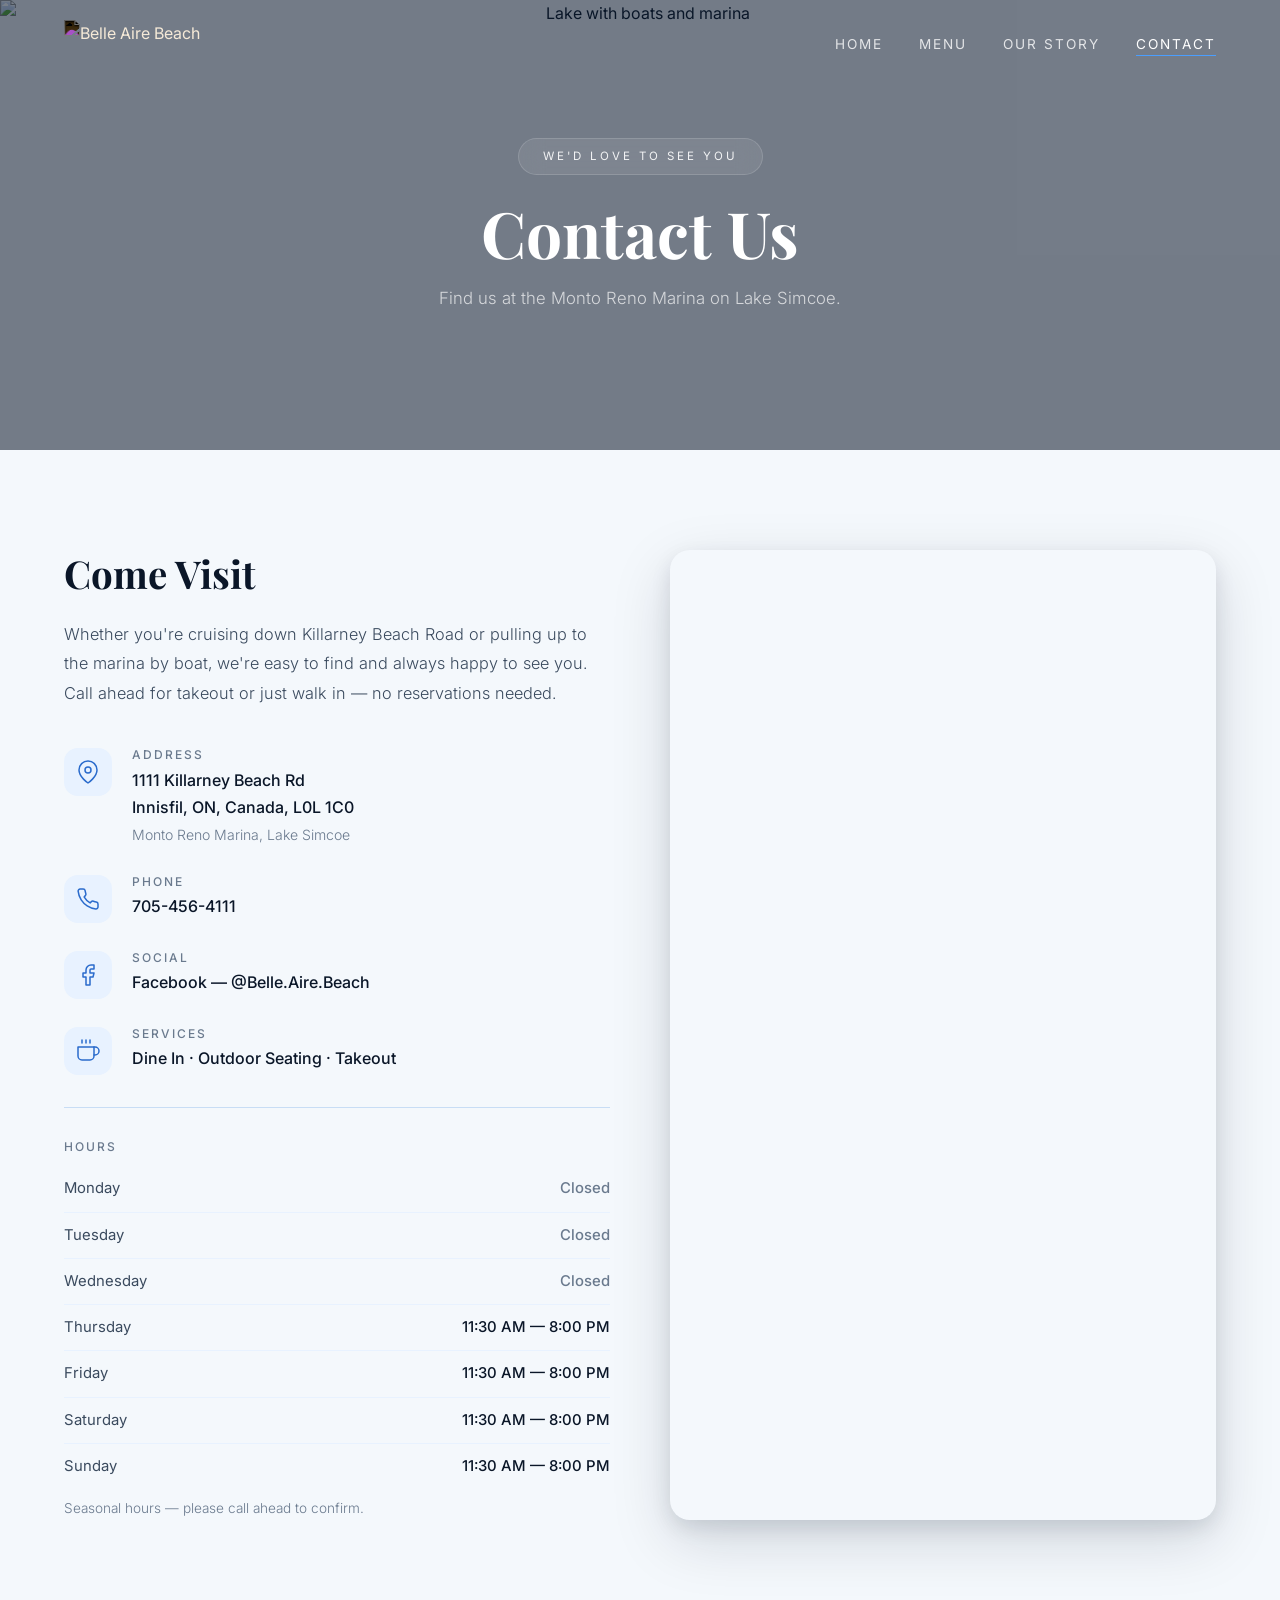
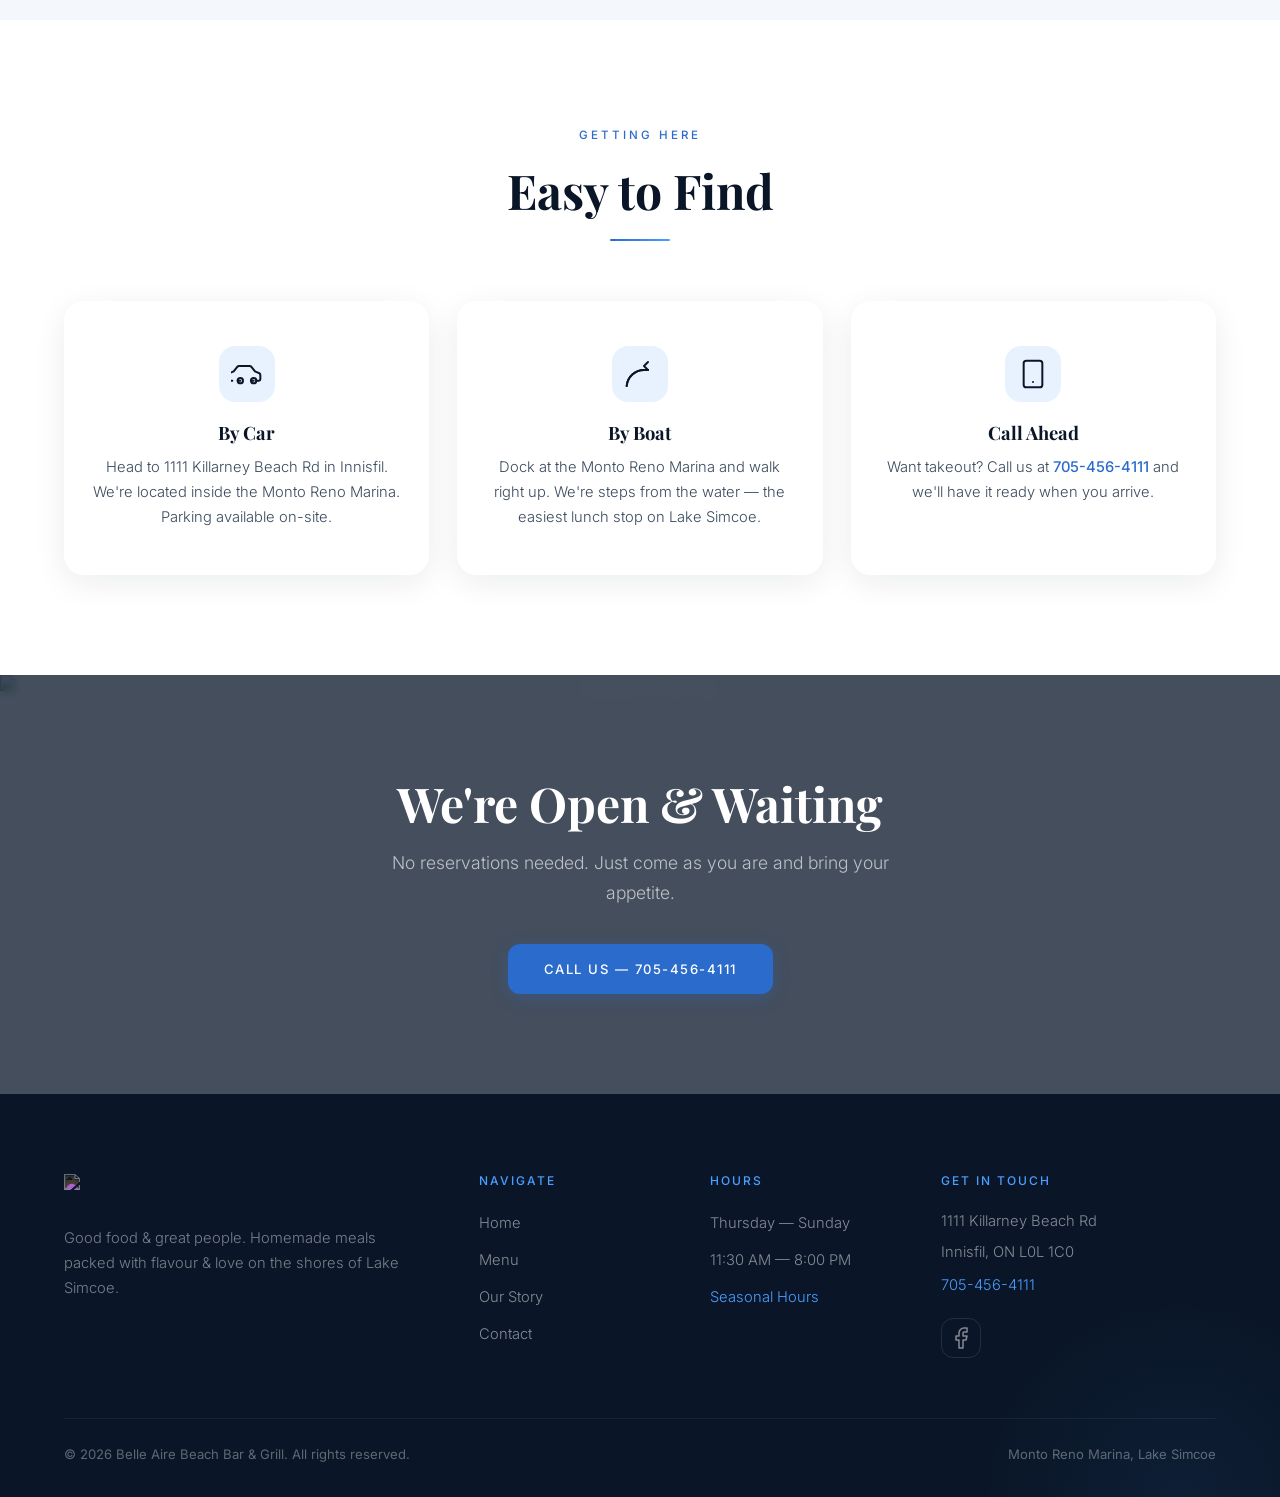
==== commit fe99e146: "Add logo and fix logo integration across all pages Reference logo.jpg instead of logo.png, use inver" ====
--- a/contact.html
+++ b/contact.html
@@ -13,7 +13,7 @@
   <nav class="nav scrolled">
     <div class="nav-inner">
       <a href="index.html" class="nav-logo">
-        <img src="img/logo.png" alt="Belle Aire Beach">
+        <img src="img/logo.jpg" alt="Belle Aire Beach">
         <span class="nav-logo-text">Belle Aire Beach</span>
       </a>
       <ul class="nav-links">
@@ -188,7 +188,7 @@
       <div class="footer-grid">
         <div class="footer-brand">
           <a href="index.html" class="nav-logo" style="margin-bottom: 4px;">
-            <img src="img/logo.png" alt="Belle Aire Beach" style="height: 36px;">
+            <img src="img/logo.jpg" alt="Belle Aire Beach" style="height: 36px;">
             <span class="nav-logo-text">Belle Aire Beach</span>
           </a>
           <p>Good food & great people. Homemade meals packed with flavour & love on the shores of Lake Simcoe.</p>
--- a/css/style.css
+++ b/css/style.css
@@ -123,9 +123,14 @@
 }
 
 .nav-logo img {
-  height: 40px;
+  height: 48px;
   width: auto;
-  filter: brightness(0) invert(1);
+  filter: invert(1);
+  mix-blend-mode: screen;
+}
+
+.nav-logo .nav-logo-text {
+  display: none;
 }
 
 .nav-links {
@@ -247,9 +252,12 @@
 }
 
 .hero-logo {
-  width: 220px;
-  margin: 0 auto 24px;
-  filter: brightness(0) invert(1);
+  width: 260px;
+  margin: 0 auto 20px;
+  background: var(--white);
+  border-radius: 16px;
+  padding: 16px 24px;
+  box-shadow: 0 4px 16px rgba(10, 22, 40, 0.08);
 }
 
 .hero-sub {
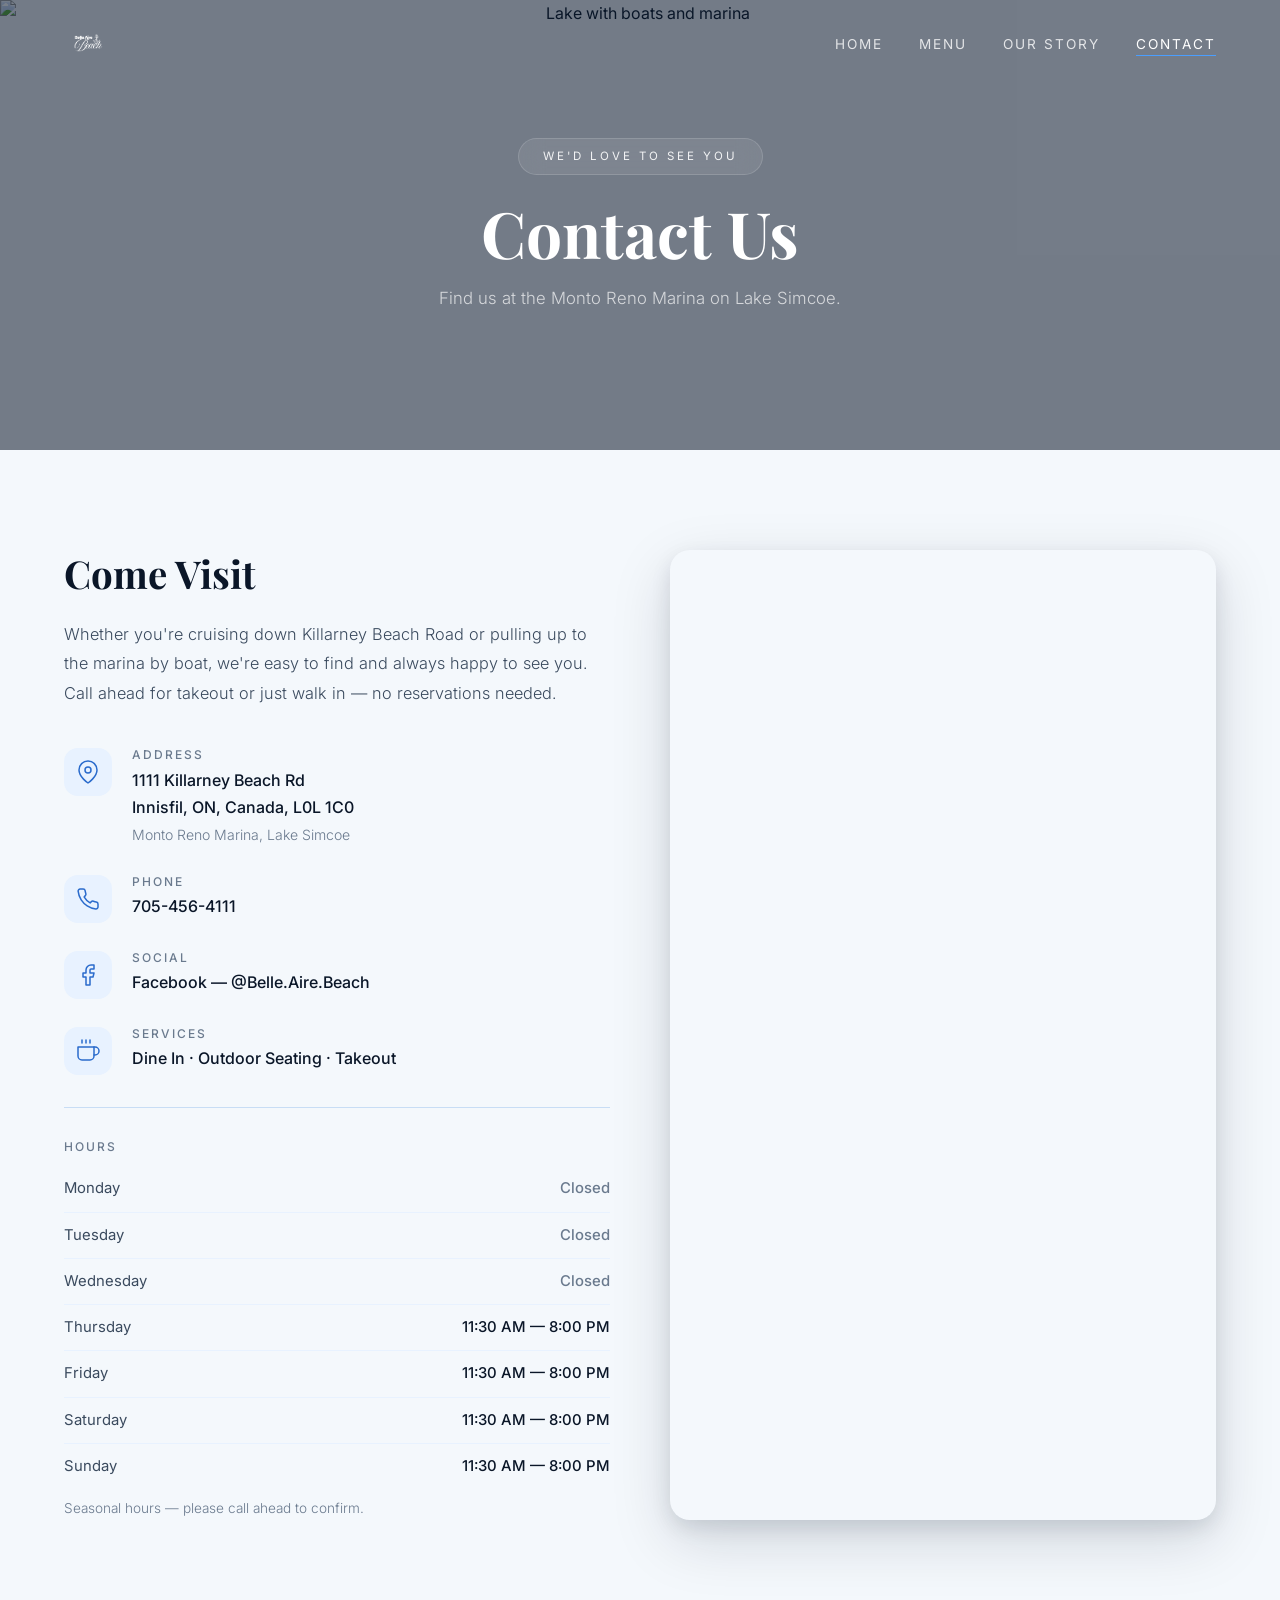
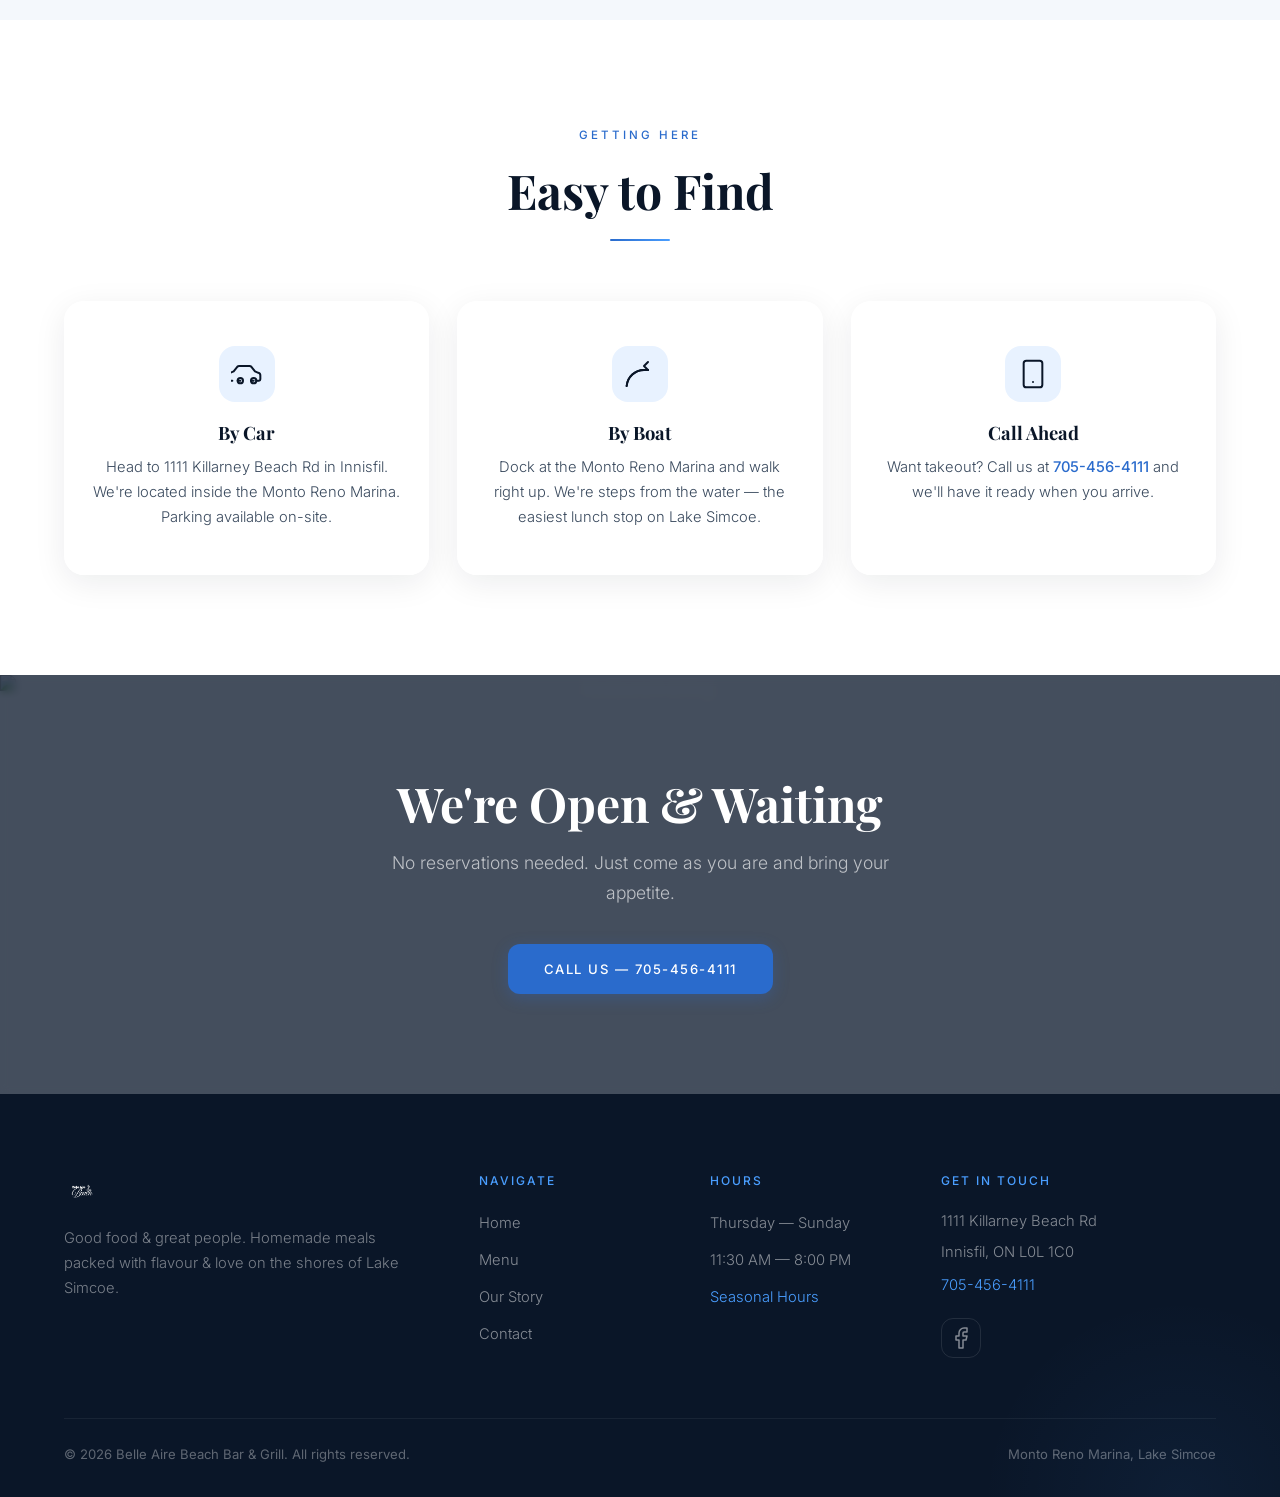
==== commit 110d8292: "Switch to transparent PNG logo, remove blend mode hacks Use logo.png with transparent background. Cl" ====
--- a/contact.html
+++ b/contact.html
@@ -13,7 +13,7 @@
   <nav class="nav scrolled">
     <div class="nav-inner">
       <a href="index.html" class="nav-logo">
-        <img src="img/logo.jpg" alt="Belle Aire Beach">
+        <img src="img/logo.png" alt="Belle Aire Beach">
         <span class="nav-logo-text">Belle Aire Beach</span>
       </a>
       <ul class="nav-links">
@@ -188,7 +188,7 @@
       <div class="footer-grid">
         <div class="footer-brand">
           <a href="index.html" class="nav-logo" style="margin-bottom: 4px;">
-            <img src="img/logo.jpg" alt="Belle Aire Beach" style="height: 36px;">
+            <img src="img/logo.png" alt="Belle Aire Beach" style="height: 36px;">
             <span class="nav-logo-text">Belle Aire Beach</span>
           </a>
           <p>Good food & great people. Homemade meals packed with flavour & love on the shores of Lake Simcoe.</p>
--- a/css/style.css
+++ b/css/style.css
@@ -125,8 +125,7 @@
 .nav-logo img {
   height: 48px;
   width: auto;
-  filter: invert(1);
-  mix-blend-mode: screen;
+  filter: brightness(0) invert(1);
 }
 
 .nav-logo .nav-logo-text {
@@ -252,12 +251,9 @@
 }
 
 .hero-logo {
-  width: 260px;
-  margin: 0 auto 20px;
-  background: var(--white);
-  border-radius: 16px;
-  padding: 16px 24px;
-  box-shadow: 0 4px 16px rgba(10, 22, 40, 0.08);
+  width: 280px;
+  margin: 0 auto 24px;
+  filter: brightness(0) invert(1);
 }
 
 .hero-sub {
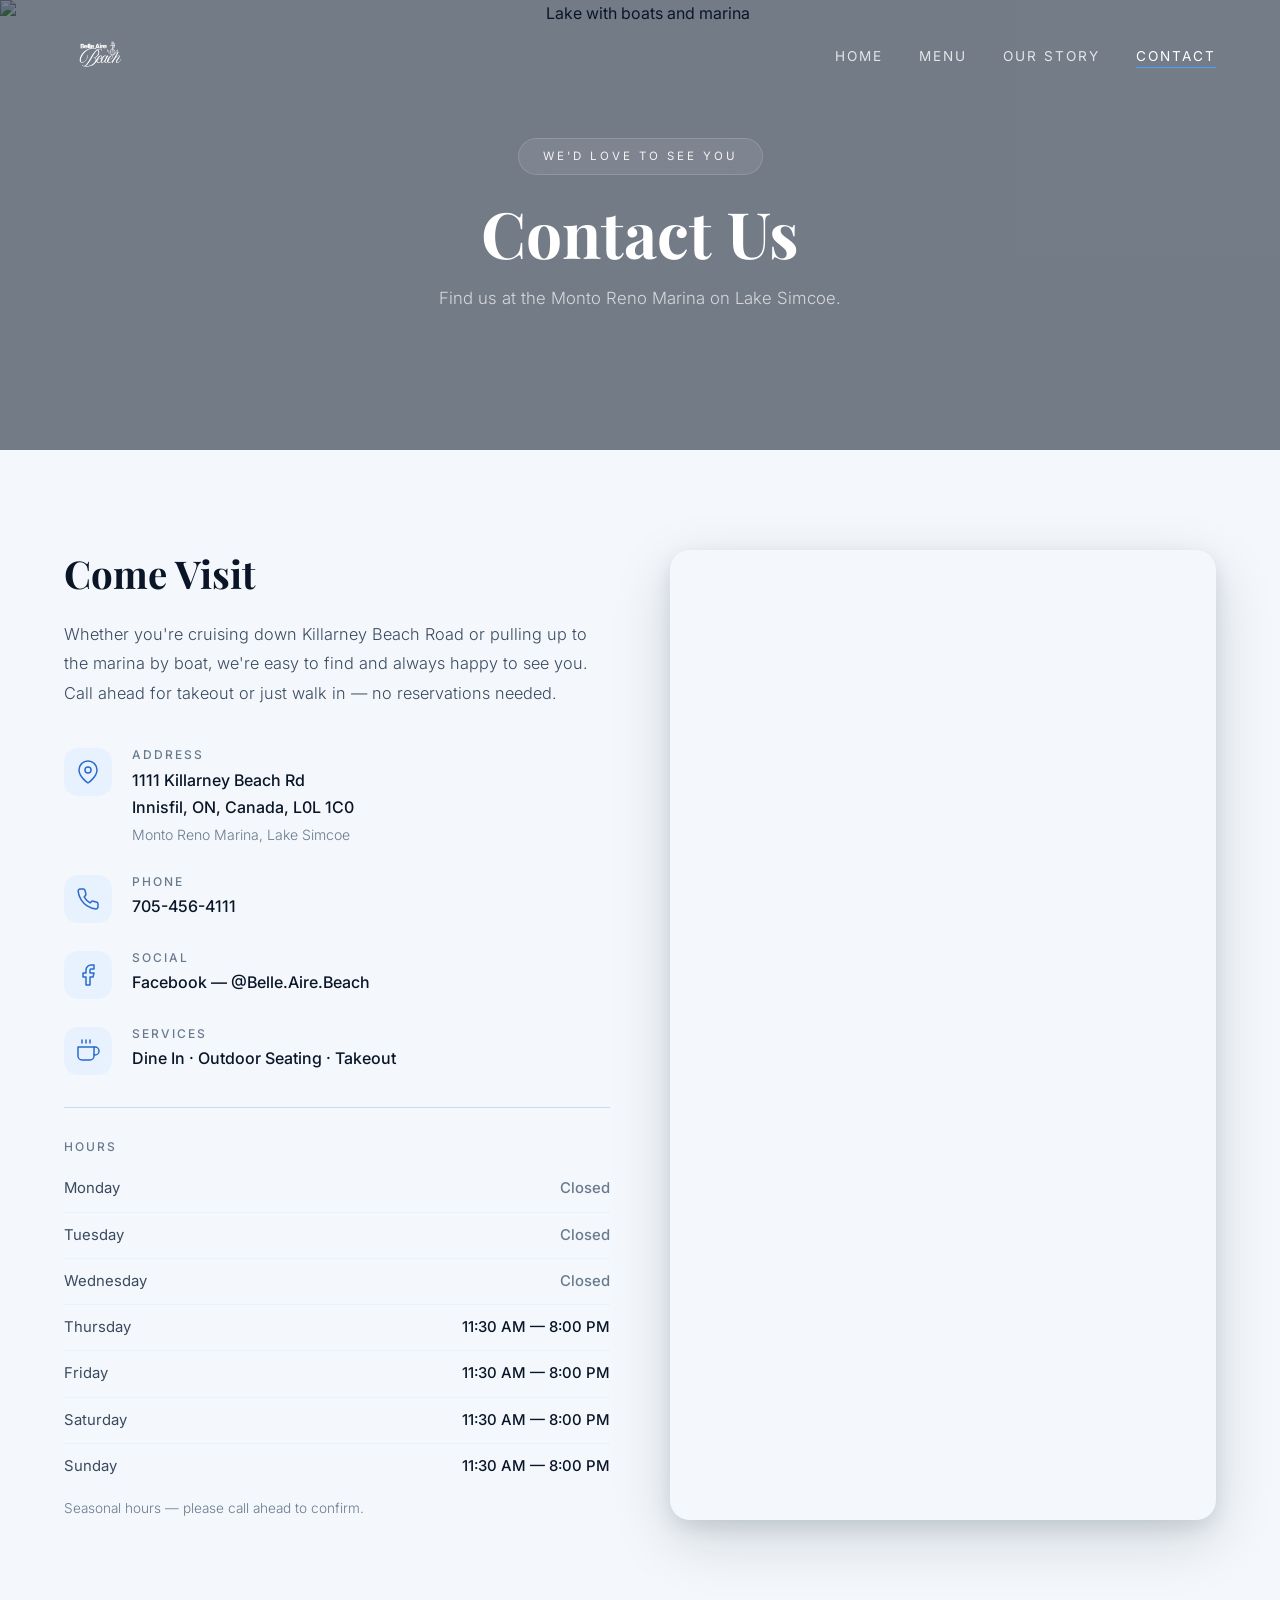
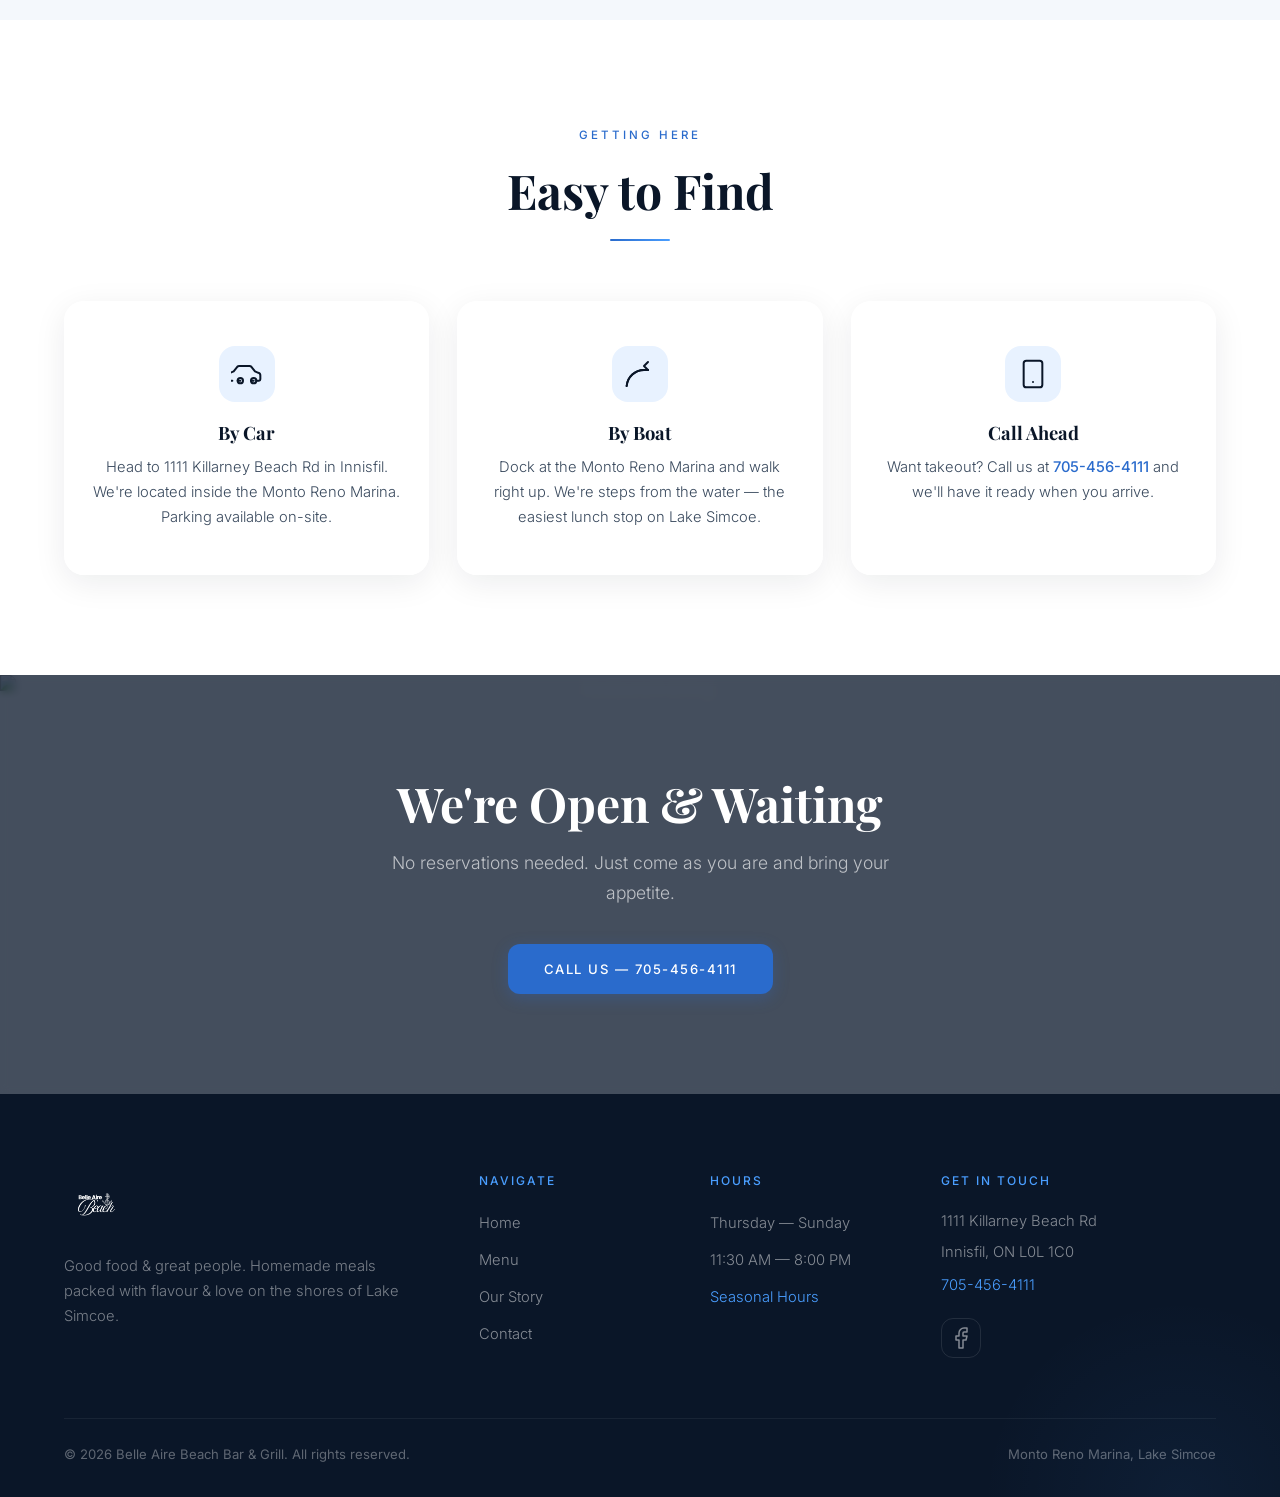
==== commit 03835365: "Bigger logos, smoother scrolling and animations Increase nav logo to 72px and footer logo to 64px. A" ====
--- a/contact.html
+++ b/contact.html
@@ -188,7 +188,7 @@
       <div class="footer-grid">
         <div class="footer-brand">
           <a href="index.html" class="nav-logo" style="margin-bottom: 4px;">
-            <img src="img/logo.png" alt="Belle Aire Beach" style="height: 36px;">
+            <img src="img/logo.png" alt="Belle Aire Beach">
             <span class="nav-logo-text">Belle Aire Beach</span>
           </a>
           <p>Good food & great people. Homemade meals packed with flavour & love on the shores of Lake Simcoe.</p>
--- a/css/style.css
+++ b/css/style.css
@@ -123,7 +123,7 @@
 }
 
 .nav-logo img {
-  height: 48px;
+  height: 72px;
   width: auto;
   filter: brightness(0) invert(1);
 }
@@ -1234,7 +1234,7 @@
 }
 
 .footer-brand .nav-logo img {
-  height: 36px;
+  height: 64px;
 }
 
 .footer-brand p {
@@ -1318,7 +1318,7 @@
 .fade-in {
   opacity: 0;
   transform: translateY(30px);
-  transition: opacity 0.8s ease, transform 0.8s ease;
+  transition: opacity 1s cubic-bezier(0.25, 0.46, 0.45, 0.94), transform 1s cubic-bezier(0.25, 0.46, 0.45, 0.94);
 }
 
 .fade-in.visible {
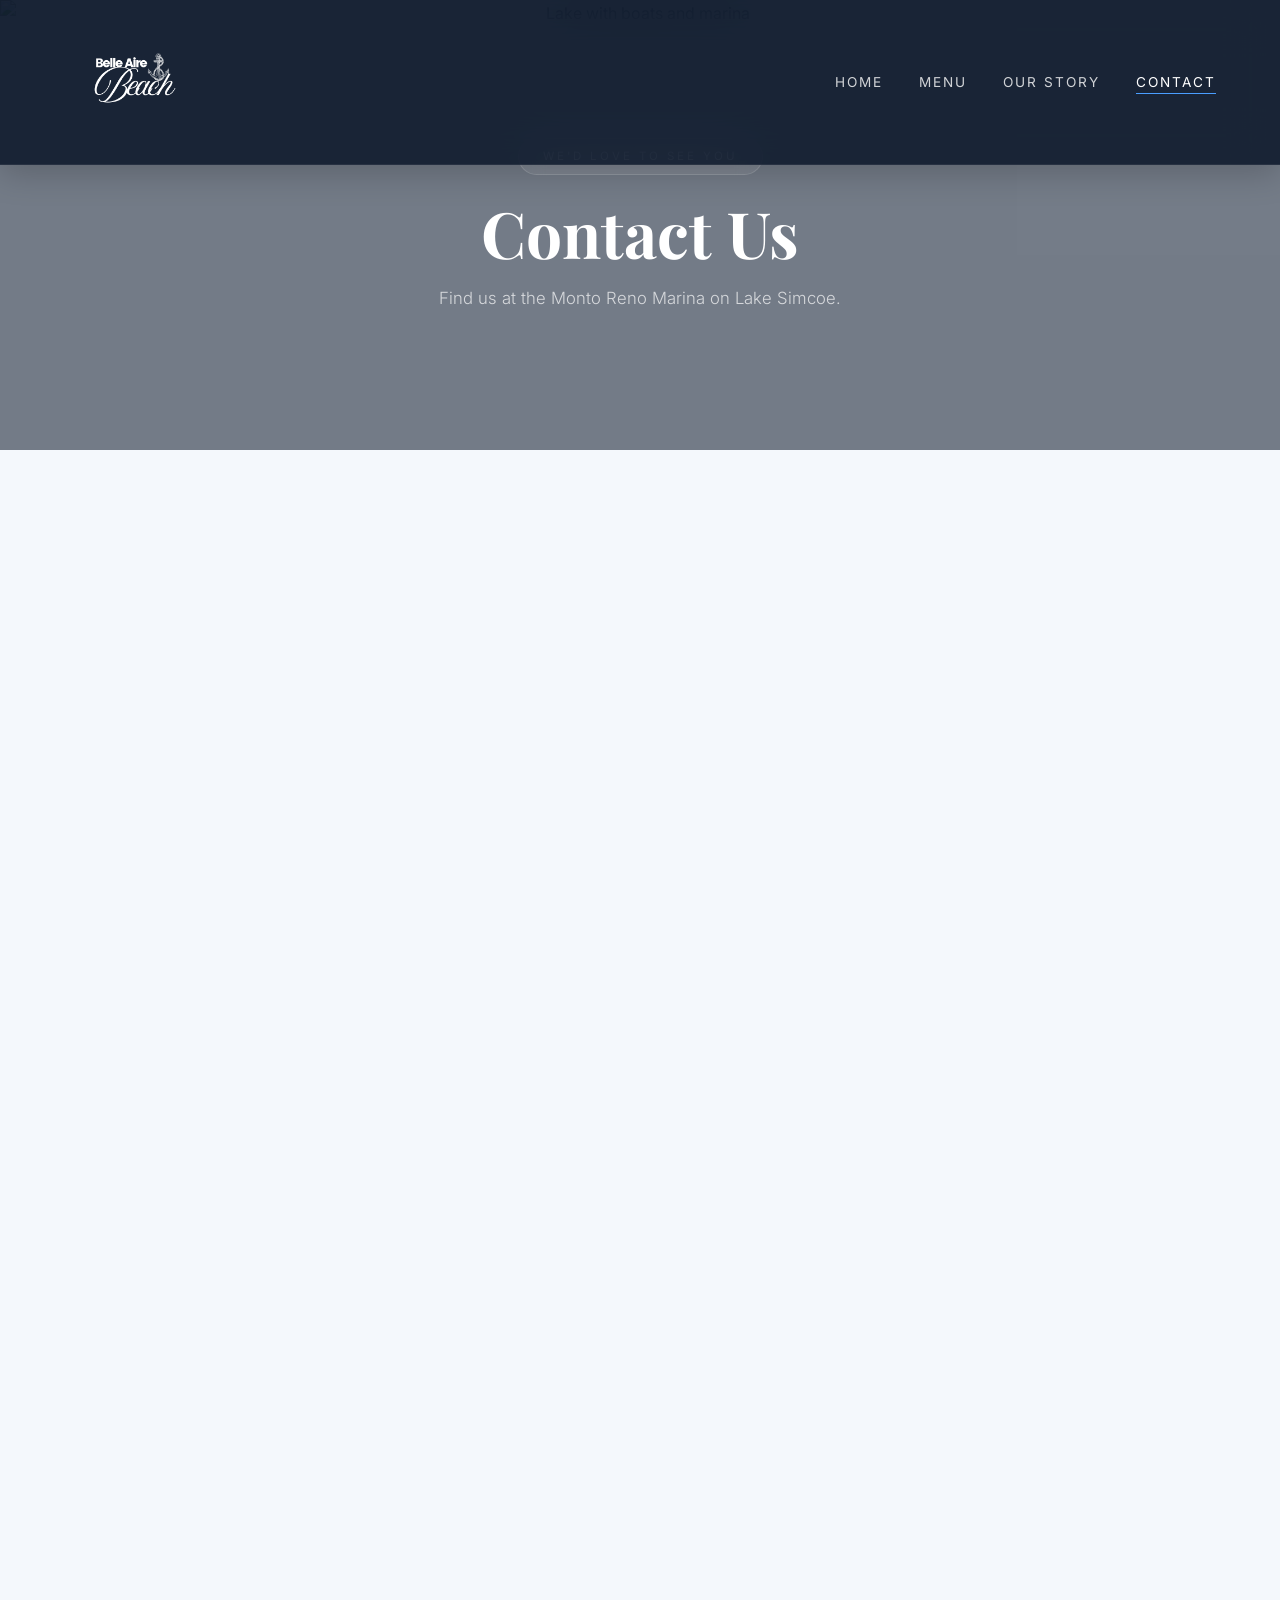
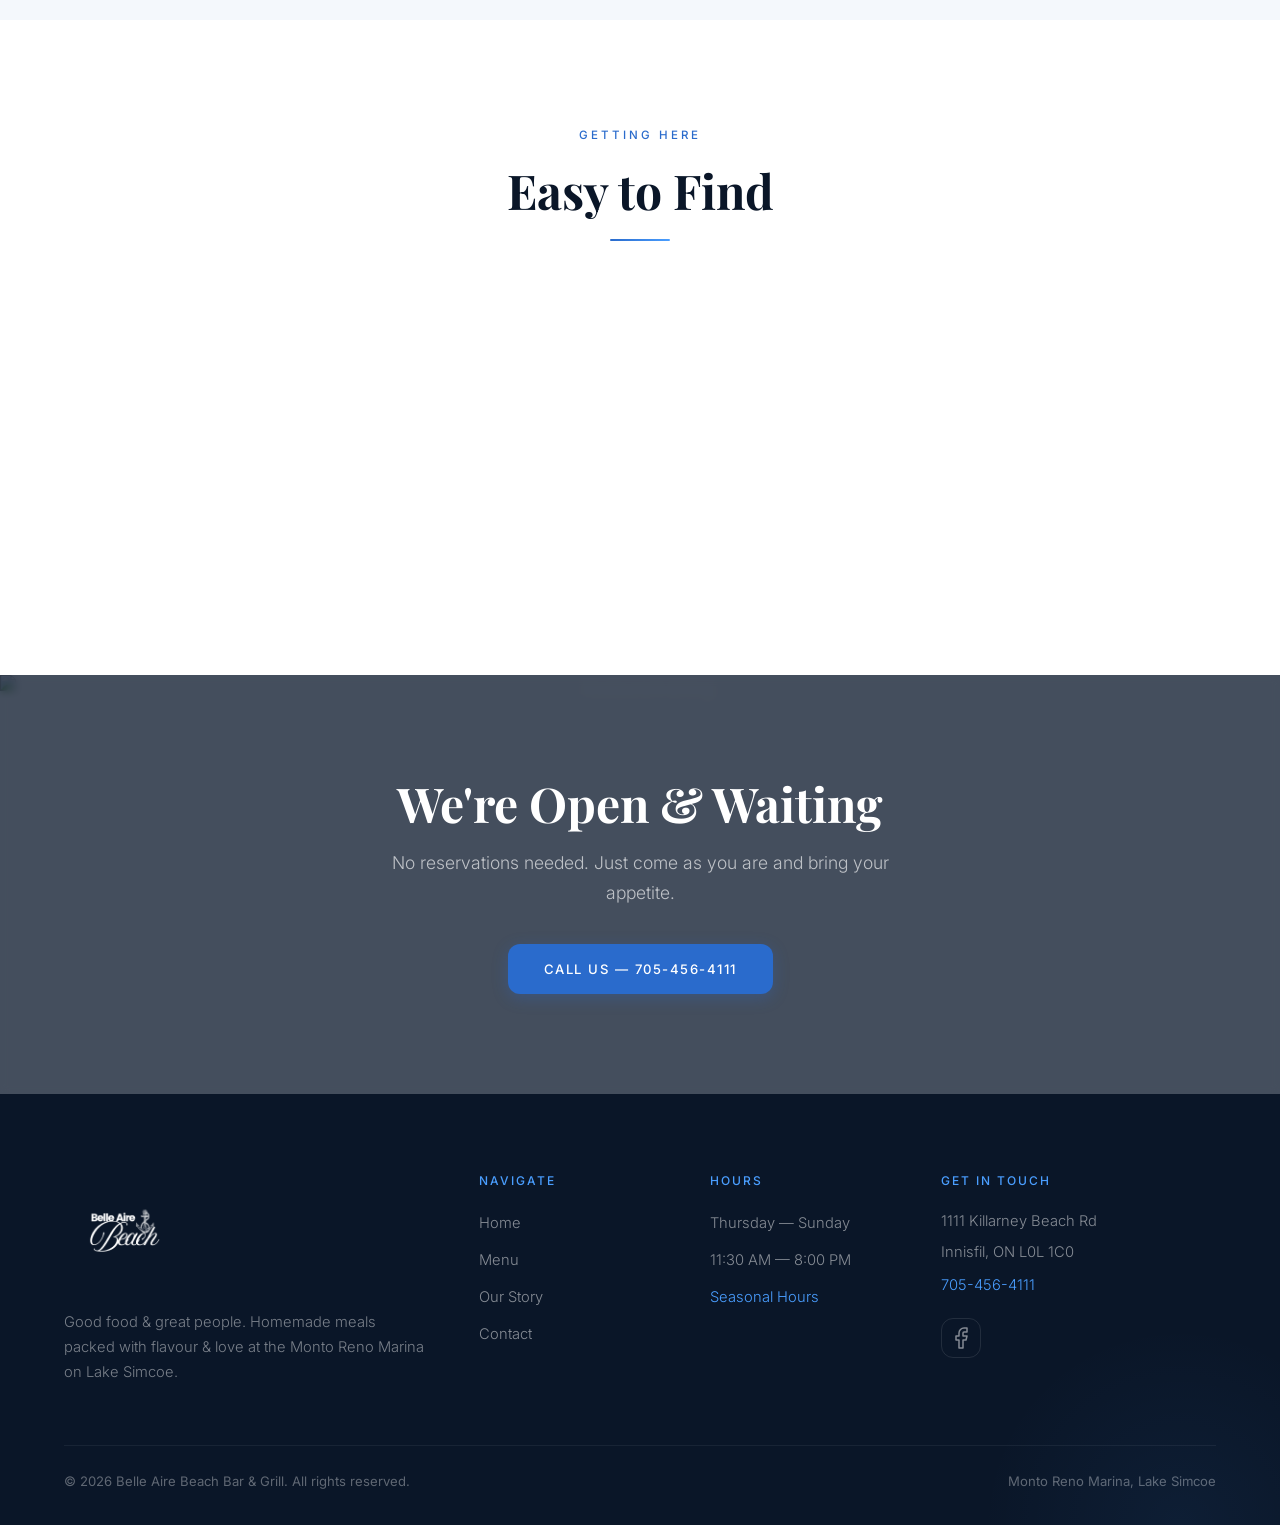
==== commit 23292469: "Bigger logos, marina images, Lenis smooth scrolling Nav logo 140px, footer logo 120px. Replace beach" ====
--- a/contact.html
+++ b/contact.html
@@ -191,7 +191,7 @@
             <img src="img/logo.png" alt="Belle Aire Beach">
             <span class="nav-logo-text">Belle Aire Beach</span>
           </a>
-          <p>Good food & great people. Homemade meals packed with flavour & love on the shores of Lake Simcoe.</p>
+          <p>Good food & great people. Homemade meals packed with flavour & love at the Monto Reno Marina on Lake Simcoe.</p>
         </div>
         <div>
           <h4>Navigate</h4>
@@ -229,6 +229,7 @@
     </div>
   </footer>
 
+  <script src="https://unpkg.com/lenis@1.1.18/dist/lenis.min.js"></script>
   <script src="js/main.js"></script>
 </body>
 </html>
--- a/css/style.css
+++ b/css/style.css
@@ -31,8 +31,19 @@
 }
 
 html {
-  scroll-behavior: smooth;
   font-size: 16px;
+}
+
+html.lenis, html.lenis body {
+  height: auto;
+}
+
+.lenis.lenis-smooth {
+  scroll-behavior: auto;
+}
+
+.lenis.lenis-smooth [data-lenis-prevent] {
+  overscroll-behavior: contain;
 }
 
 body {
@@ -123,7 +134,7 @@
 }
 
 .nav-logo img {
-  height: 72px;
+  height: 140px;
   width: auto;
   filter: brightness(0) invert(1);
 }
@@ -1234,7 +1245,7 @@
 }
 
 .footer-brand .nav-logo img {
-  height: 64px;
+  height: 120px;
 }
 
 .footer-brand p {
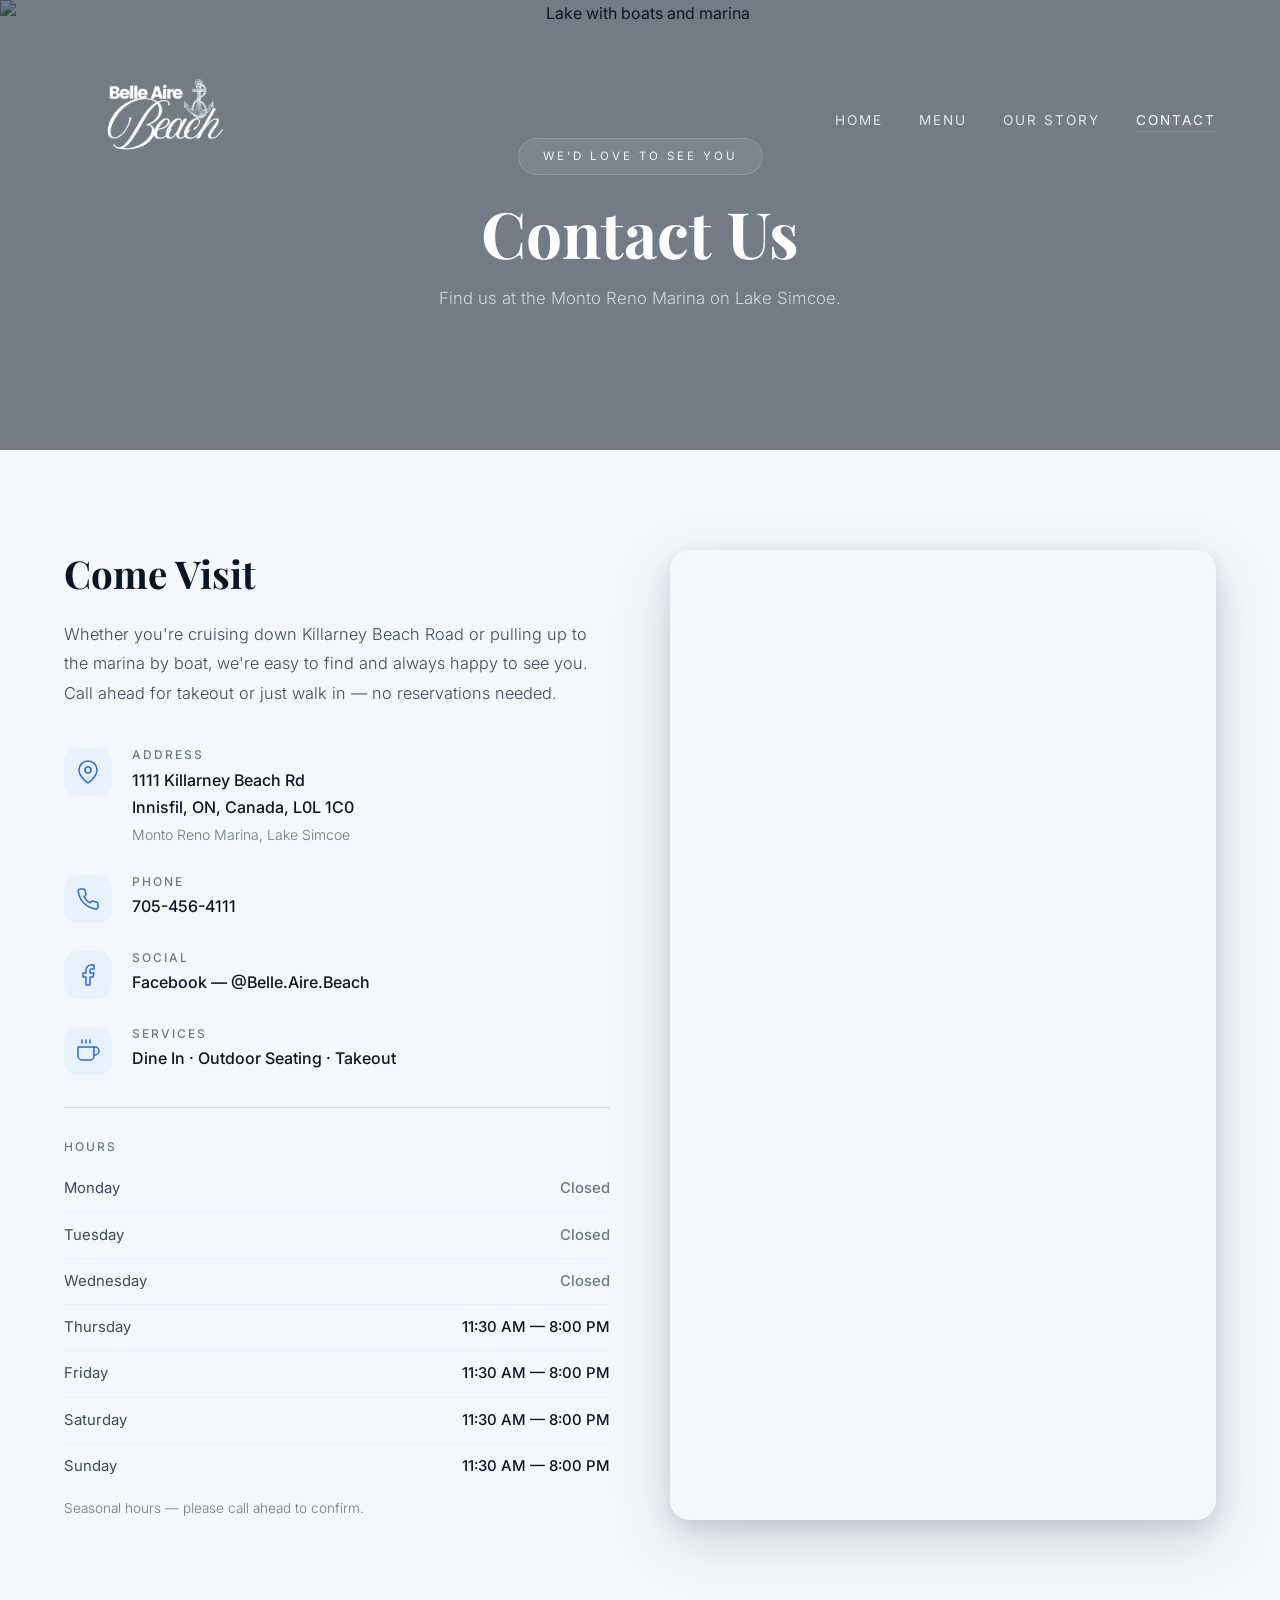
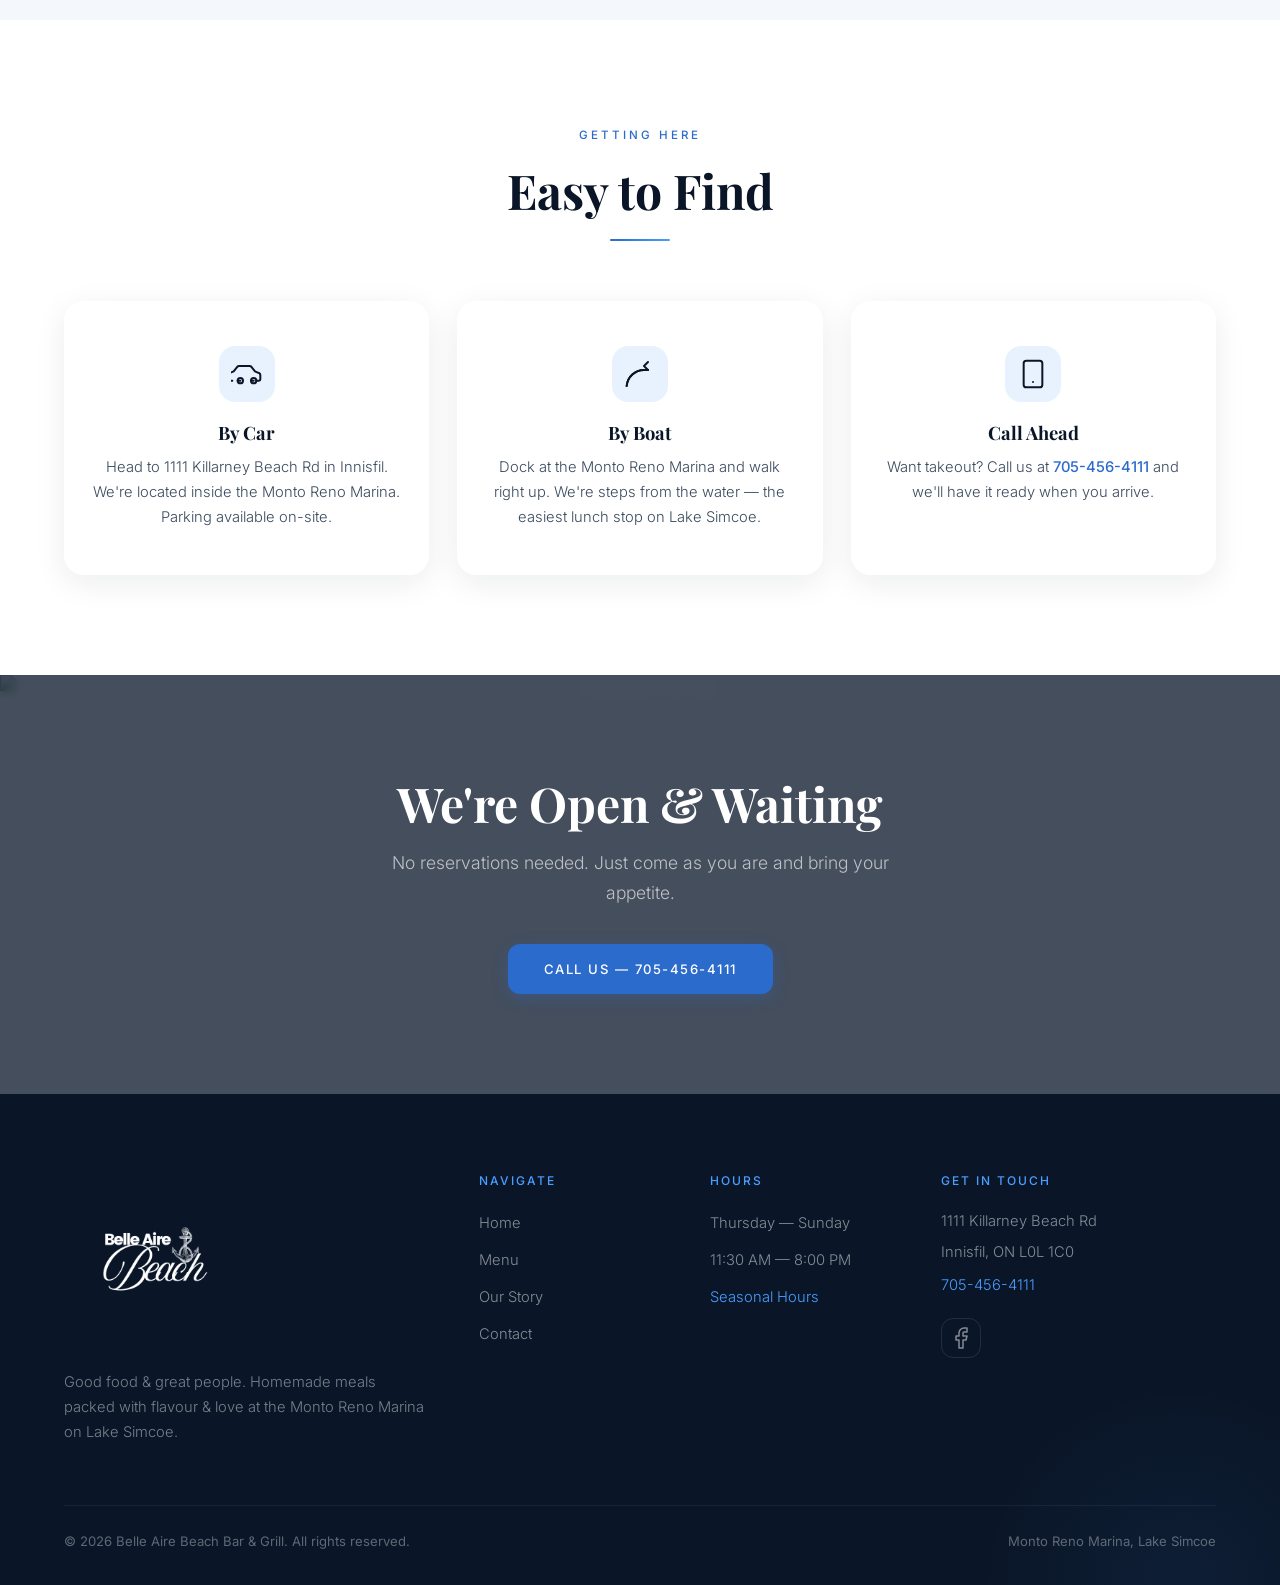
==== commit 3df057b8: "Fix smooth scrolling and enlarge logos - Switch Lenis CDN from unpkg to jsdelivr for better reliabil" ====
--- a/contact.html
+++ b/contact.html
@@ -229,7 +229,7 @@
     </div>
   </footer>
 
-  <script src="https://unpkg.com/lenis@1.1.18/dist/lenis.min.js"></script>
+  <script src="https://cdn.jsdelivr.net/npm/lenis@1.1.18/dist/lenis.min.js"></script>
   <script src="js/main.js"></script>
 </body>
 </html>
--- a/css/style.css
+++ b/css/style.css
@@ -134,7 +134,7 @@
 }
 
 .nav-logo img {
-  height: 140px;
+  height: 200px;
   width: auto;
   filter: brightness(0) invert(1);
 }
@@ -262,7 +262,7 @@
 }
 
 .hero-logo {
-  width: 280px;
+  width: 400px;
   margin: 0 auto 24px;
   filter: brightness(0) invert(1);
 }
@@ -1245,7 +1245,7 @@
 }
 
 .footer-brand .nav-logo img {
-  height: 120px;
+  height: 180px;
 }
 
 .footer-brand p {
@@ -1490,7 +1490,7 @@
   }
 
   .hero-logo {
-    width: 160px;
+    width: 240px;
   }
 
   .footer-grid {
